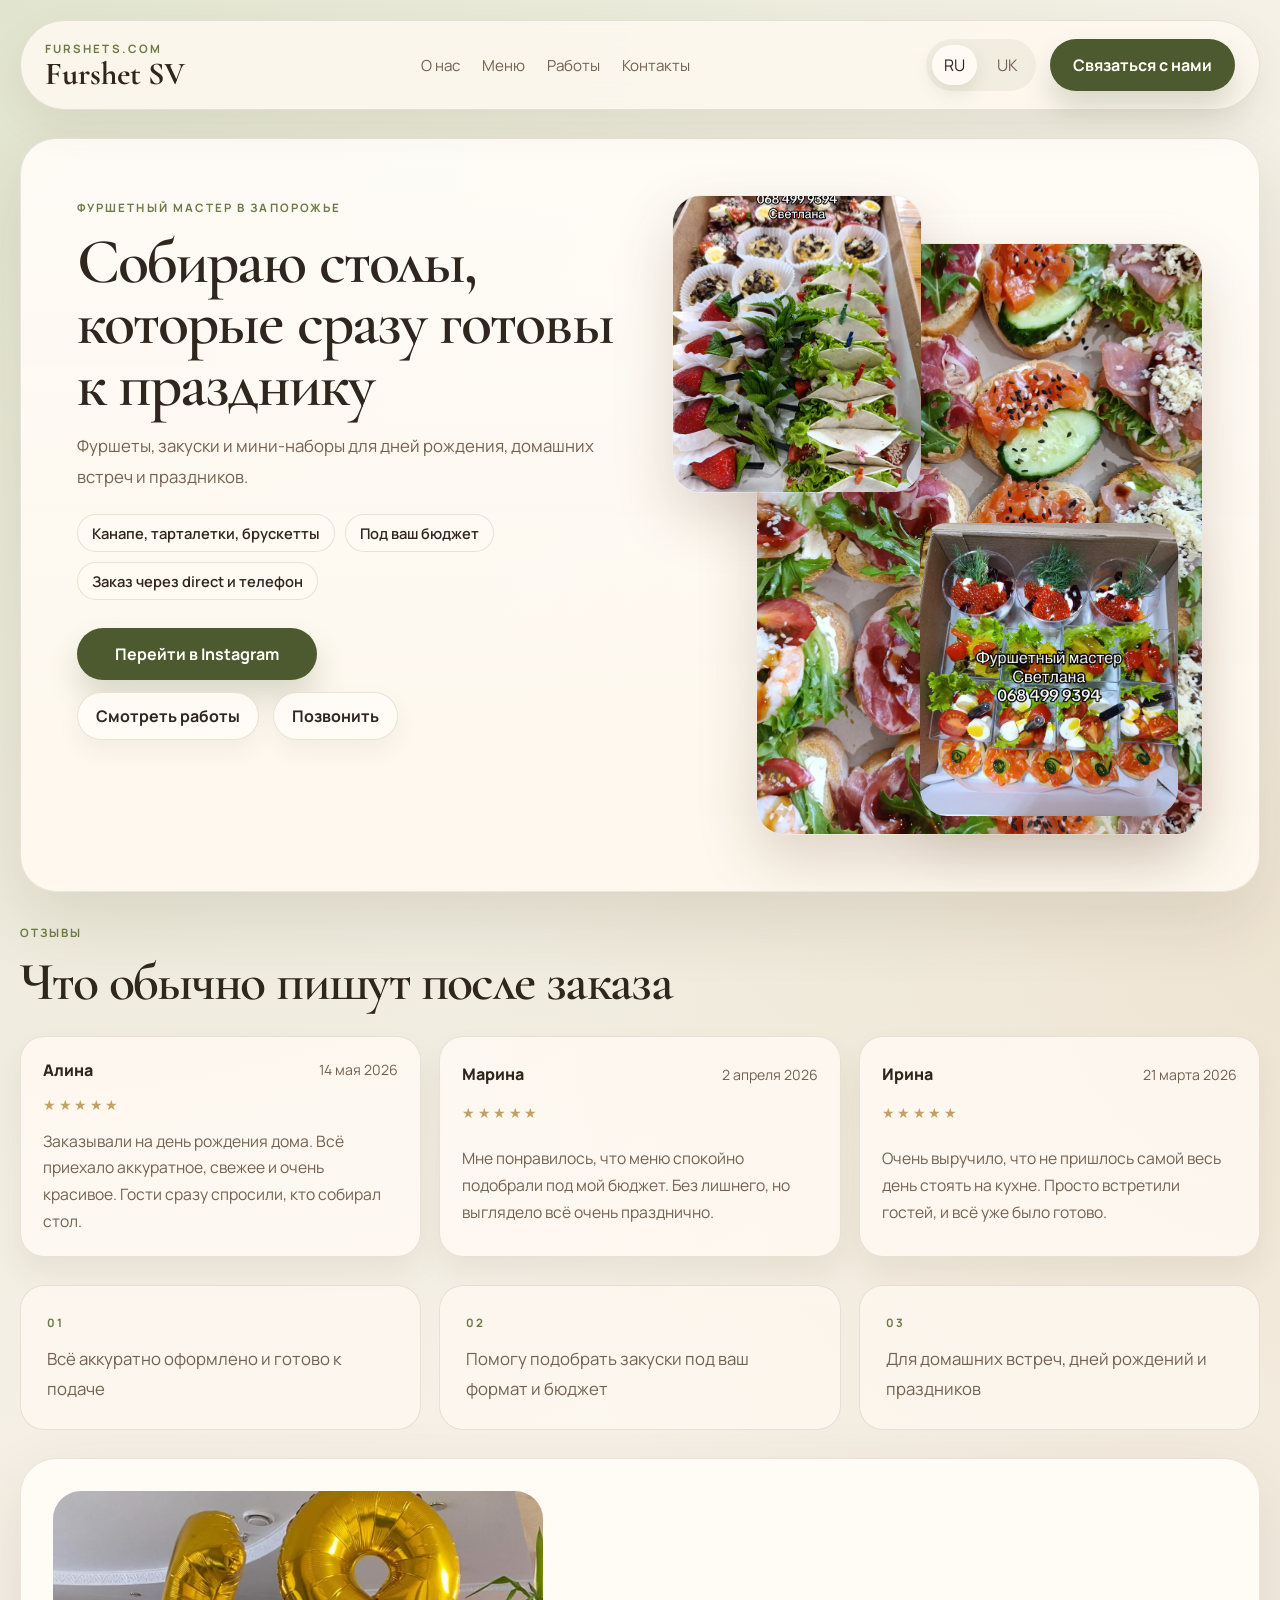
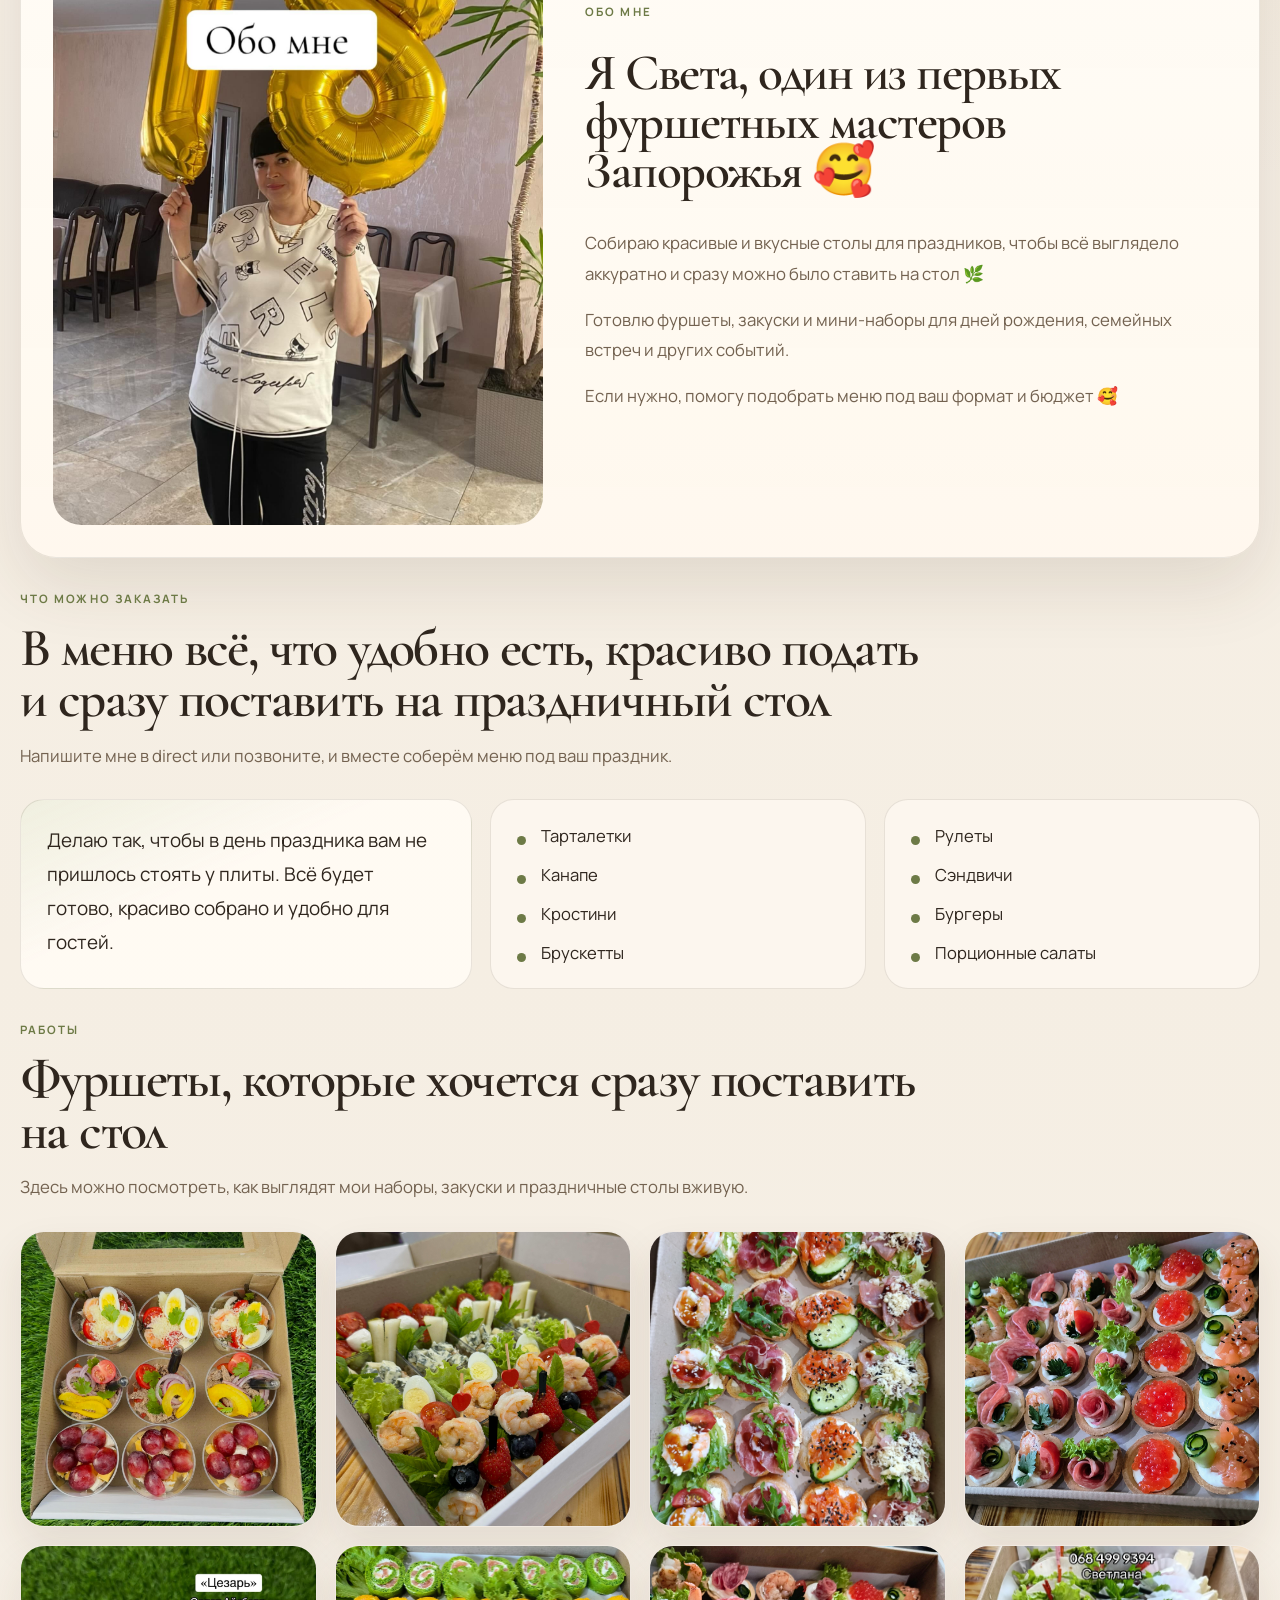
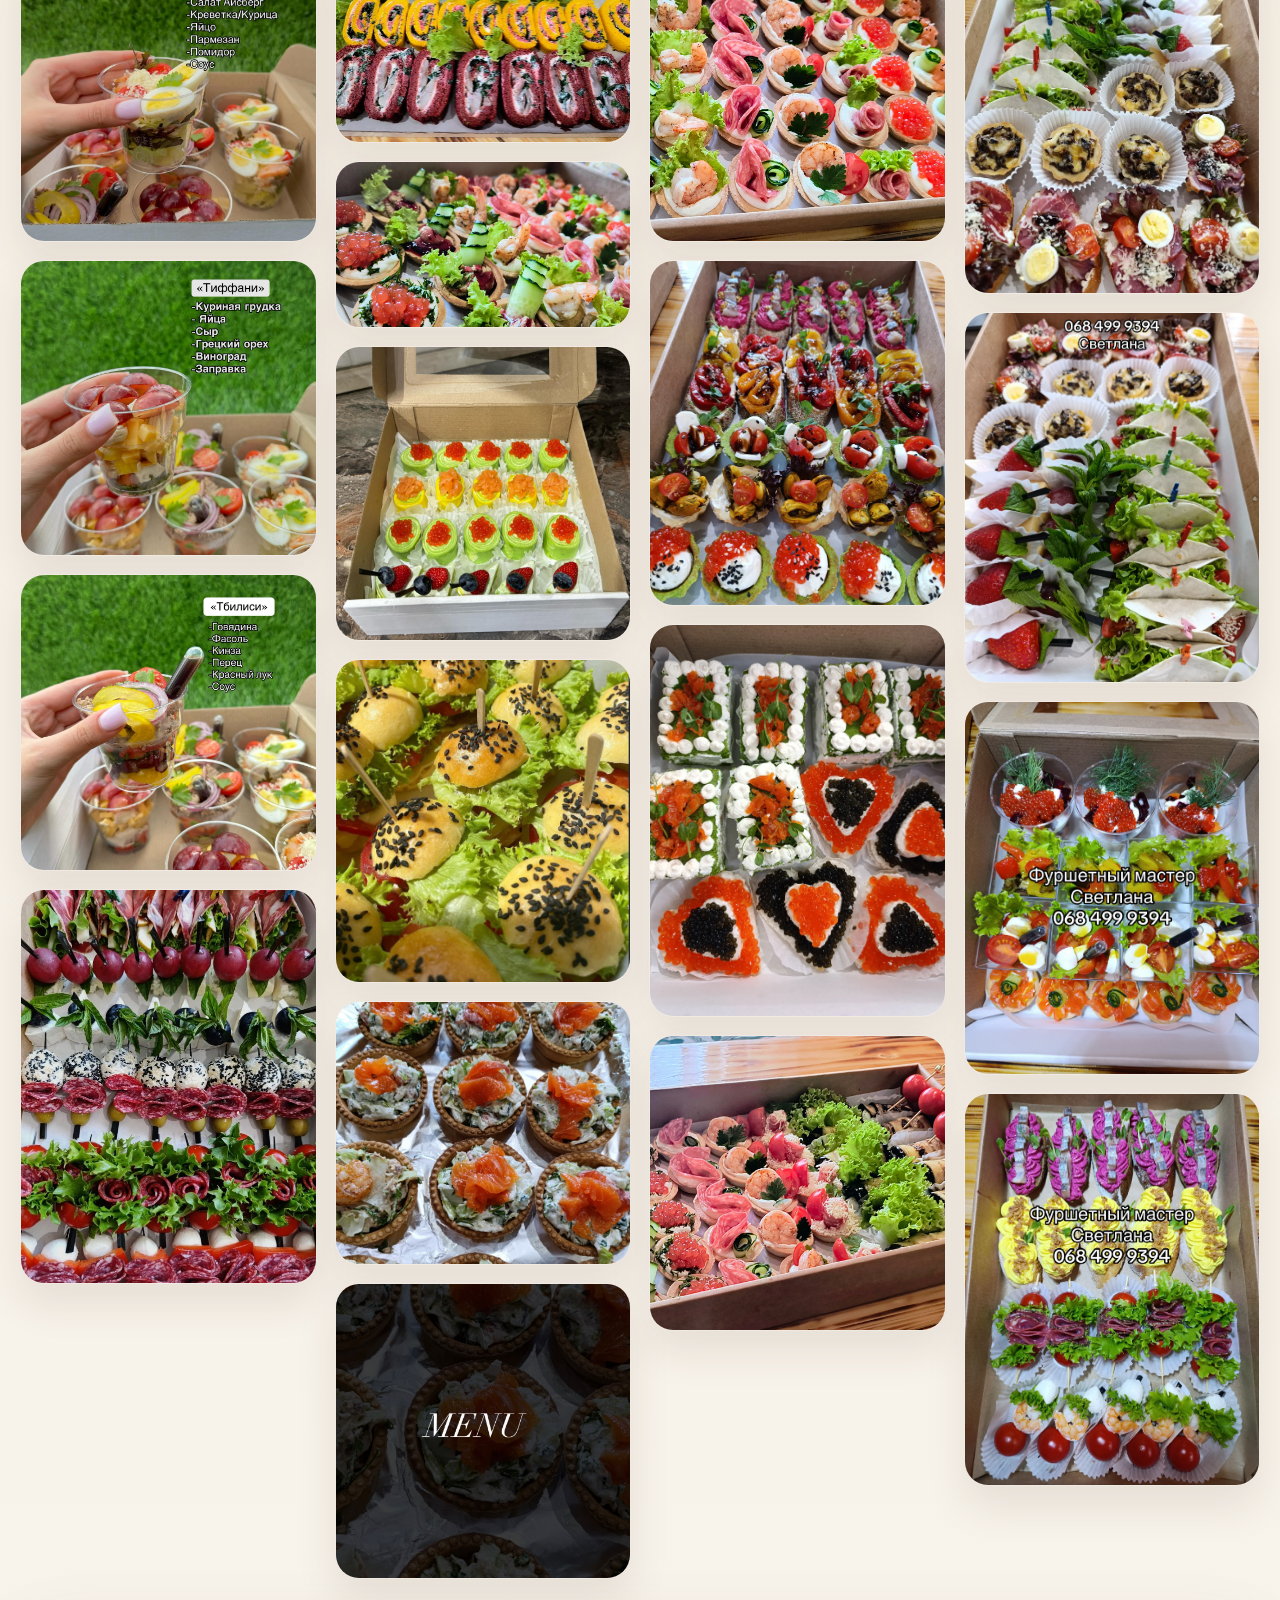
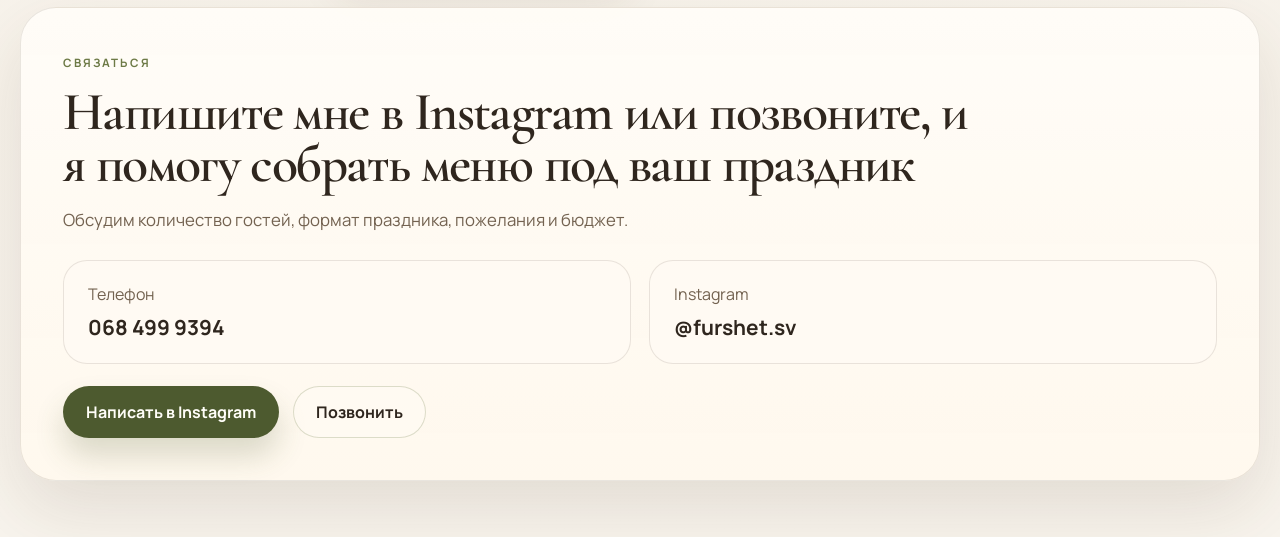
==== index.html @ 8416d7e0 "first commit" ====
<!DOCTYPE html>
<html lang="ru">
<head>
  <meta charset="UTF-8">
  <meta name="viewport" content="width=device-width, initial-scale=1.0">
  <title>Фуршеты и закуски на заказ в Запорожье | Furshet SV</title>
  <meta
    id="meta-description"
    name="description"
    content="Фуршеты и закуски на заказ в Запорожье. Канапе, тарталетки, брускетты, мини-наборы и готовые столы для праздников, дней рождения и встреч."
  >
  <meta name="robots" content="index,follow,max-image-preview:large">
  <meta name="format-detection" content="telephone=yes">
  <link rel="canonical" href="https://furshets.com/">
  <meta property="og:title" id="og-title" content="Фуршеты и закуски на заказ в Запорожье | Furshet SV">
  <meta
    id="og-description"
    property="og:description"
    content="Фуршеты и закуски на заказ в Запорожье. Всё аккуратно, вкусно и уже готово к подаче на стол."
  >
  <meta property="og:type" content="website">
  <meta property="og:site_name" content="Furshet SV">
  <meta property="og:locale" id="og-locale" content="ru_RU">
  <meta property="og:image" content="https://furshets.com/3905034972557592392.jpg">
  <meta property="og:url" content="https://furshets.com/">
  <meta name="twitter:card" content="summary_large_image">
  <meta name="twitter:title" id="twitter-title" content="Фуршеты и закуски на заказ в Запорожье | Furshet SV">
  <meta
    name="twitter:description"
    id="twitter-description"
    content="Фуршеты и закуски на заказ в Запорожье. Канапе, тарталетки, мини-наборы и готовые столы для праздников."
  >
  <meta name="twitter:image" content="https://furshets.com/3905034972557592392.jpg">
  <link rel="icon" type="image/svg+xml" href="./favicon.svg">
  <link rel="alternate icon" type="image/jpeg" href="./3905034972557592392.jpg">
  <link rel="apple-touch-icon" href="./3905034972557592392.jpg">
  <link rel="preconnect" href="https://fonts.googleapis.com">
  <link rel="preconnect" href="https://fonts.gstatic.com" crossorigin>
  <link
    href="https://fonts.googleapis.com/css2?family=Cormorant+Garamond:wght@500;600;700&family=Manrope:wght@400;500;600;700;800&display=swap"
    rel="stylesheet"
  >
  <link rel="stylesheet" href="./styles.css">
  <script type="application/ld+json" id="structured-data">
    {
      "@context": "https://schema.org",
      "@type": "FoodEstablishment",
      "name": "Furshet SV",
      "url": "https://furshets.com/",
      "image": "https://furshets.com/3905034972557592392.jpg",
      "description": "Фуршеты и закуски на заказ в Запорожье: канапе, тарталетки, брускетты, мини-наборы и готовые столы для праздников.",
      "telephone": "+380684999394",
      "sameAs": [
        "https://www.instagram.com/furshet.sv/"
      ],
      "servesCuisine": [
        "Finger food",
        "Buffet catering",
        "Party snacks"
      ],
      "areaServed": {
        "@type": "City",
        "name": "Запорожье"
      },
      "address": {
        "@type": "PostalAddress",
        "addressLocality": "Запорожье",
        "addressCountry": "UA"
      }
    }
  </script>
</head>
<body>
  <div class="page-shell">
    <header class="site-header" id="top">
      <div class="brand-lockup">
        <span class="brand-kicker">furshets.com</span>
        <a class="brand-name" href="#top">Furshet SV</a>
      </div>

      <nav class="site-nav" aria-label="Primary">
        <a href="#about" data-i18n="nav.about">О нас</a>
        <a href="#menu" data-i18n="nav.menu">Меню</a>
        <a href="#gallery" data-i18n="nav.gallery">Работы</a>
        <a href="#contact" data-i18n="nav.contact">Контакты</a>
      </nav>

      <div class="header-actions">
        <div class="lang-switcher" aria-label="Language switcher">
          <button class="lang-btn is-active" type="button" data-lang-btn="ru">RU</button>
          <button class="lang-btn" type="button" data-lang-btn="uk">UK</button>
        </div>
        <a class="button button-primary" href="#contact" data-i18n="header.cta">Связаться с нами</a>
      </div>
    </header>

    <main>
      <section class="hero section">
        <div class="hero-copy">
          <span class="eyebrow" data-i18n="hero.eyebrow">Фуршетный мастер в Запорожье</span>
          <h1 data-i18n="hero.title">Собираю столы, которые сразу готовы к празднику</h1>
          <p class="hero-subcopy" data-i18n="hero.subcopy">
            Фуршеты, закуски и мини-наборы для дней рождения, домашних встреч и праздников.
          </p>

          <div class="hero-points">
            <span class="hero-point" data-i18n="hero.point1">Канапе, тарталетки, брускетты</span>
            <span class="hero-point" data-i18n="hero.point2">Под ваш бюджет</span>
            <span class="hero-point" data-i18n="hero.point3">Заказ через direct и телефон</span>
          </div>

          <div class="hero-actions">
            <a class="button button-primary" href="https://www.instagram.com/furshet.sv/" target="_blank" rel="noreferrer" data-i18n="hero.instagram">
              Перейти в Instagram
            </a>
            <a class="button button-secondary" href="#gallery" data-i18n="hero.works">
              Смотреть работы
            </a>
            <a class="button button-secondary" href="#contact" data-i18n="hero.call">
              Позвонить
            </a>
          </div>
        </div>

        <div class="hero-media">
          <figure class="hero-card hero-card-main">
            <img src="./3905034972557592392.jpg" alt="Ассорти закусок и канапе">
          </figure>
          <figure class="hero-card hero-card-top">
            <img src="./3912152564668743085.jpg" alt="Фуршетный набор с мини-тако и десертами">
          </figure>
          <figure class="hero-card hero-card-bottom">
            <img src="./3919460134634841768.jpg" alt="Порционные салаты и закуски">
          </figure>
        </div>
      </section>

      <section class="reviews section" id="reviews">
        <div class="section-heading reviews-heading">
          <span class="eyebrow" data-i18n="reviews.eyebrow">Отзывы</span>
          <h2 data-i18n="reviews.title">Что обычно пишут после заказа</h2>
        </div>

        <div class="reviews-grid" id="reviews-grid"></div>
      </section>

      <section class="trust-strip section">
        <div class="trust-item">
          <span class="trust-number">01</span>
          <p data-i18n="trust.one">Всё аккуратно оформлено и готово к подаче</p>
        </div>
        <div class="trust-item">
          <span class="trust-number">02</span>
          <p data-i18n="trust.two">Помогу подобрать закуски под ваш формат и бюджет</p>
        </div>
        <div class="trust-item">
          <span class="trust-number">03</span>
          <p data-i18n="trust.three">Для домашних встреч, дней рождений и праздников</p>
        </div>
      </section>

      <section class="about section" id="about">
        <div class="about-portrait">
          <img src="./blog-photo.jpg" alt="Света, фуршетный мастер">
        </div>

        <div class="about-content">
          <span class="eyebrow" data-i18n="about.eyebrow">Обо мне</span>
          <h2 data-i18n="about.title">Я Света, один из первых фуршетных мастеров Запорожья 🥰</h2>
          <p data-i18n="about.text1">
            Собираю красивые и вкусные столы для праздников, чтобы всё выглядело аккуратно и сразу можно было ставить на стол 🌿
          </p>
          <p data-i18n="about.text2">
            Делаю фуршеты, закуски, мини-наборы для дней рождений, встреч и любых событий.
          </p>
          <p data-i18n="about.text3">
            Помогу собрать меню под ваш праздник и нужный бюджет 🥰
          </p>
        </div>
      </section>

      <section class="menu section" id="menu">
        <div class="section-heading">
          <span class="eyebrow" data-i18n="menu.eyebrow">Что можно заказать</span>
          <h2 data-i18n="menu.title">В меню всё, что удобно есть, красиво подать и сразу поставить на стол</h2>
          <p data-i18n="menu.lead">
            Напишите мне в direct или позвоните, и вместе соберём меню под ваш праздник.
          </p>
        </div>

        <div class="menu-grid">
          <article class="menu-panel menu-panel-featured">
            <p class="menu-featured-copy" data-i18n="menu.featured">
              Делаю так, чтобы в день праздника вам не пришлось стоять у плиты. Всё будет готово, красиво собрано и удобно для гостей.
            </p>
          </article>

          <article class="menu-panel">
            <ul class="menu-list">
              <li data-i18n="menu.item1">Тарталетки</li>
              <li data-i18n="menu.item2">Канапе</li>
              <li data-i18n="menu.item3">Кростини</li>
              <li data-i18n="menu.item4">Брускетты</li>
            </ul>
          </article>

          <article class="menu-panel">
            <ul class="menu-list">
              <li data-i18n="menu.item5">Рулеты</li>
              <li data-i18n="menu.item6">Сэндвичи</li>
              <li data-i18n="menu.item7">Бургеры</li>
              <li data-i18n="menu.item8">Порционные салаты</li>
            </ul>
          </article>
        </div>
      </section>

      <section class="gallery section" id="gallery">
        <div class="section-heading">
          <span class="eyebrow" data-i18n="gallery.eyebrow">Работы</span>
          <h2 data-i18n="gallery.title">Фуршеты, которые хочется сразу поставить на стол</h2>
          <p data-i18n="gallery.lead">
            Здесь можно посмотреть, как выглядят мои наборы, закуски и праздничные столы вживую.
          </p>
        </div>

        <div class="gallery-grid" id="gallery-grid"></div>
      </section>

      <section class="contact section" id="contact">
        <div class="contact-card">
          <div class="section-heading contact-heading">
            <span class="eyebrow" data-i18n="contact.eyebrow">Связаться</span>
            <h2 data-i18n="contact.title">Напишите мне в Instagram или позвоните, и я помогу собрать меню под ваш праздник</h2>
            <p data-i18n="contact.lead">
              Обсудим количество гостей, формат праздника, пожелания и бюджет.
            </p>
          </div>

          <div class="contact-actions">
            <a class="contact-link" href="tel:+380684999394">
              <span data-i18n="contact.phoneLabel">Телефон</span>
              <strong>068 499 9394</strong>
            </a>
            <a class="contact-link" href="https://www.instagram.com/furshet.sv/" target="_blank" rel="noreferrer">
              <span>Instagram</span>
              <strong>@furshet.sv</strong>
            </a>
          </div>

          <div class="contact-cta-row">
            <a class="button button-primary" href="https://www.instagram.com/furshet.sv/" target="_blank" rel="noreferrer" data-i18n="contact.instagram">
              Написать в Instagram
            </a>
            <a class="button button-secondary" href="tel:+380684999394" data-i18n="contact.call">
              Позвонить
            </a>
          </div>
        </div>
      </section>
    </main>
  </div>

  <script src="./script.js"></script>
</body>
</html>
---- styles.css ----
:root {
  --bg: #f6f0e7;
  --bg-soft: #fbf7f2;
  --surface: rgba(255, 252, 247, 0.86);
  --surface-strong: #fffaf3;
  --text: #2f261e;
  --muted: #736250;
  --line: rgba(74, 57, 40, 0.12);
  --accent: #6d7a46;
  --accent-deep: #4d5a2f;
  --accent-soft: #dbe1c7;
  --gold: #c3a163;
  --shadow: 0 28px 70px rgba(72, 51, 28, 0.12);
  --radius-xl: 36px;
  --radius-lg: 24px;
  --radius-md: 18px;
  --max-width: 1240px;
}

*,
*::before,
*::after {
  box-sizing: border-box;
}

html {
  scroll-behavior: smooth;
  overflow-x: clip;
}

body {
  margin: 0;
  min-width: 320px;
  overflow-x: clip;
  font-family: "Manrope", sans-serif;
  color: var(--text);
  background:
    radial-gradient(circle at top left, rgba(219, 225, 199, 0.8), transparent 28%),
    radial-gradient(circle at right 18%, rgba(195, 161, 99, 0.16), transparent 18%),
    linear-gradient(180deg, #f8f3eb 0%, #f5eee3 48%, #f8f4ed 100%);
}

img {
  display: block;
  max-width: 100%;
}

figure {
  margin: 0;
}

a {
  color: inherit;
  text-decoration: none;
}

button {
  font: inherit;
}

.page-shell {
  width: min(calc(100% - 32px), var(--max-width));
  margin: 20px auto 56px;
}

.site-header {
  position: sticky;
  top: 12px;
  z-index: 20;
  display: flex;
  align-items: center;
  justify-content: space-between;
  gap: 24px;
  padding: 18px 24px;
  border: 1px solid var(--line);
  border-radius: 999px;
  background: rgba(255, 249, 241, 0.82);
  backdrop-filter: blur(18px);
  box-shadow: 0 16px 40px rgba(89, 67, 33, 0.08);
}

.brand-lockup {
  display: flex;
  flex-direction: column;
  gap: 4px;
}

.brand-kicker,
.eyebrow,
.trust-number {
  letter-spacing: 0.18em;
  text-transform: uppercase;
  font-size: 0.72rem;
  font-weight: 700;
  color: var(--accent);
}

.brand-name {
  font-family: "Cormorant Garamond", serif;
  font-size: 2rem;
  font-weight: 700;
  line-height: 0.9;
}

.site-nav,
.header-actions,
.lang-switcher,
.hero-actions,
.contact-cta-row {
  display: flex;
  align-items: center;
}

.site-nav {
  gap: 22px;
}

.site-nav a {
  color: var(--muted);
  font-size: 0.95rem;
  transition: color 180ms ease;
}

.site-nav a:hover,
.site-nav a:focus-visible {
  color: var(--text);
}

.header-actions {
  gap: 14px;
}

.lang-switcher {
  gap: 8px;
  padding: 6px;
  border-radius: 999px;
  background: rgba(109, 122, 70, 0.08);
}

.lang-btn {
  border: 0;
  padding: 9px 12px;
  border-radius: 999px;
  background: transparent;
  color: var(--muted);
  cursor: pointer;
  transition: background 180ms ease, color 180ms ease, transform 180ms ease;
}

.lang-btn.is-active {
  background: var(--surface-strong);
  color: var(--text);
  box-shadow: 0 8px 18px rgba(77, 90, 47, 0.12);
}

.button {
  display: inline-flex;
  align-items: center;
  justify-content: center;
  min-height: 52px;
  padding: 0 22px;
  border-radius: 999px;
  border: 1px solid transparent;
  font-weight: 700;
  transition: transform 180ms ease, box-shadow 180ms ease, border-color 180ms ease;
}

.button:hover,
.button:focus-visible,
.contact-link:hover,
.contact-link:focus-visible {
  transform: translateY(-1px);
}

.button-primary {
  background: var(--accent-deep);
  color: #fffef8;
  box-shadow: 0 18px 30px rgba(77, 90, 47, 0.2);
}

.button-secondary {
  border-color: rgba(109, 122, 70, 0.24);
  background: rgba(255, 250, 243, 0.66);
  color: var(--text);
}

.section {
  margin-top: 28px;
}

.hero,
.about,
.contact-card {
  border: 1px solid var(--line);
  border-radius: var(--radius-xl);
  background: linear-gradient(180deg, rgba(255, 252, 247, 0.96), rgba(255, 248, 238, 0.94));
  box-shadow: var(--shadow);
}

.hero {
  display: grid;
  grid-template-columns: 1.02fr 0.98fr;
  gap: 42px;
  padding: 56px;
  overflow: hidden;
}

.hero-copy {
  position: relative;
  z-index: 1;
}

.hero h1,
.section-heading h2,
.about-content h2 {
  margin: 14px 0 16px;
  font-family: "Cormorant Garamond", serif;
  font-size: clamp(3rem, 5vw, 5.2rem);
  line-height: 0.96;
  font-weight: 600;
  letter-spacing: -0.03em;
}

.hero-subcopy,
.section-heading p,
.about-content p,
.menu-featured-copy,
.trust-item p,
.contact-heading p {
  margin: 0;
  font-size: 1.05rem;
  line-height: 1.8;
  color: var(--muted);
}

.hero-subcopy {
  margin-top: 16px;
  max-width: 34rem;
}

.hero-actions {
  display: grid;
  grid-template-columns: repeat(2, minmax(0, max-content));
  gap: 12px 14px;
  margin-top: 28px;
  align-items: stretch;
}

.hero-actions .button:first-child {
  min-width: 240px;
  grid-column: 1 / -1;
  justify-self: start;
}

.hero-actions .button-secondary {
  min-height: 48px;
  padding: 0 18px;
  background: rgba(255, 252, 247, 0.88);
  border-color: rgba(109, 122, 70, 0.18);
  box-shadow: 0 10px 24px rgba(74, 53, 30, 0.06);
}

.hero-points {
  display: flex;
  flex-wrap: wrap;
  gap: 10px;
  margin-top: 22px;
}

.hero-point {
  display: inline-flex;
  align-items: center;
  min-height: 38px;
  padding: 0 14px;
  border-radius: 999px;
  border: 1px solid rgba(109, 122, 70, 0.18);
  background: rgba(255, 250, 243, 0.72);
  color: var(--text);
  font-size: 0.92rem;
  font-weight: 600;
}

.hero-media {
  position: relative;
  min-height: 640px;
  min-width: 0;
}

.hero-card {
  overflow: hidden;
  border-radius: 28px;
  border: 1px solid rgba(82, 58, 31, 0.08);
  box-shadow: 0 24px 60px rgba(75, 52, 28, 0.18);
}

.hero-card img {
  width: 100%;
  height: 100%;
  object-fit: cover;
}

.hero-card-main {
  position: absolute;
  inset: 48px 0 0 84px;
}

.hero-card-top {
  position: absolute;
  top: 0;
  left: 0;
  width: 250px;
  aspect-ratio: 0.84;
}

.hero-card-bottom {
  position: absolute;
  right: 24px;
  bottom: 18px;
  width: 260px;
  aspect-ratio: 0.88;
}

.trust-strip {
  display: grid;
  grid-template-columns: repeat(3, 1fr);
  gap: 18px;
}

.reviews {
  padding: 0;
}

.reviews-heading {
  margin-bottom: 18px;
}

.reviews-grid {
  display: grid;
  grid-template-columns: repeat(3, minmax(0, 1fr));
  gap: 18px;
}

.review-card {
  display: grid;
  gap: 14px;
  padding: 22px;
  border-radius: 24px;
  border: 1px solid var(--line);
  background: rgba(255, 250, 243, 0.84);
  box-shadow: 0 16px 30px rgba(74, 53, 30, 0.07);
}

.review-card-head {
  display: flex;
  align-items: center;
  justify-content: space-between;
  gap: 12px;
}

.review-card-name {
  font-weight: 800;
  color: var(--text);
}

.review-card-date {
  color: var(--muted);
  font-size: 0.88rem;
  white-space: nowrap;
}

.review-card-text {
  margin: 0;
  color: var(--muted);
  font-size: 0.98rem;
  line-height: 1.7;
}

.review-card-stars {
  color: var(--gold);
  letter-spacing: 0.18em;
  font-size: 0.88rem;
}

.trust-item,
.menu-panel {
  padding: 24px 26px;
  border: 1px solid var(--line);
  border-radius: var(--radius-lg);
  background: rgba(255, 250, 243, 0.7);
}

.trust-item p {
  margin-top: 12px;
}

.about {
  display: grid;
  grid-template-columns: 0.86fr 1.14fr;
  gap: 34px;
  padding: 32px;
}

.about-portrait {
  overflow: hidden;
  border-radius: 28px;
  min-height: 580px;
}

.about-portrait img {
  width: 100%;
  height: 100%;
  object-fit: cover;
  object-position: center;
}

.about-content {
  display: flex;
  flex-direction: column;
  justify-content: center;
  gap: 16px;
  padding: 20px 8px 20px 8px;
}

.about-content h2 {
  font-size: clamp(2.7rem, 4vw, 4.5rem);
}

.section-heading {
  max-width: 58rem;
  margin-bottom: 28px;
}

.section-heading h2 {
  font-size: clamp(2.6rem, 4.2vw, 4.4rem);
}

.menu-grid {
  display: grid;
  grid-template-columns: 1.2fr 1fr 1fr;
  gap: 18px;
}

.menu-panel-featured {
  background:
    linear-gradient(155deg, rgba(219, 225, 199, 0.44), rgba(255, 250, 243, 0.92) 42%),
    rgba(255, 250, 243, 0.9);
}

.menu-featured-copy {
  font-size: 1.18rem;
  color: var(--text);
}

.menu-list {
  display: grid;
  gap: 16px;
  margin: 0;
  padding: 0;
  list-style: none;
}

.menu-list li {
  position: relative;
  padding-left: 24px;
  font-size: 1.04rem;
}

.menu-list li::before {
  content: "";
  position: absolute;
  top: 0.7em;
  left: 0;
  width: 9px;
  height: 9px;
  border-radius: 50%;
  background: var(--accent);
}

.gallery-grid {
  column-count: 4;
  column-gap: 18px;
}

.gallery-card {
  break-inside: avoid;
  margin-bottom: 18px;
  overflow: hidden;
  border-radius: 24px;
  border: 1px solid rgba(82, 58, 31, 0.08);
  background: var(--surface-strong);
  box-shadow: 0 20px 40px rgba(74, 53, 30, 0.1);
}

.gallery-card img {
  width: 100%;
  height: auto;
}

.contact-card {
  padding: 42px;
}

.contact-heading {
  margin-bottom: 24px;
}

.contact-actions {
  display: grid;
  grid-template-columns: repeat(2, minmax(0, 1fr));
  gap: 18px;
}

.contact-link {
  display: flex;
  flex-direction: column;
  gap: 8px;
  padding: 22px 24px;
  border-radius: 24px;
  border: 1px solid var(--line);
  background: rgba(255, 250, 243, 0.76);
  transition: transform 180ms ease, box-shadow 180ms ease;
}

.contact-link span {
  color: var(--muted);
}

.contact-link strong {
  font-size: 1.3rem;
}

.contact-cta-row {
  gap: 14px;
  margin-top: 22px;
}

@media (max-width: 1160px) {
  .site-header {
    border-radius: 30px;
    padding: 18px;
    flex-wrap: wrap;
  }

  .site-nav {
    order: 3;
    width: 100%;
    justify-content: center;
    flex-wrap: wrap;
  }

  .hero,
  .about {
    grid-template-columns: 1fr;
  }

  .hero-media {
    min-height: 560px;
  }

  .hero-card-main {
    inset: 40px 0 0 88px;
  }

  .menu-grid,
  .trust-strip,
  .contact-actions,
  .reviews-grid {
    grid-template-columns: 1fr;
  }

  .gallery-grid {
    column-count: 3;
  }
}

@media (max-width: 820px) {
  .page-shell {
    width: min(calc(100% - 20px), var(--max-width));
    margin-top: 12px;
  }

  .site-header,
  .header-actions,
  .contact-cta-row {
    flex-direction: column;
  }

  .site-header {
    position: static;
    align-items: stretch;
    gap: 16px;
    padding: 16px;
    border-radius: 26px;
  }

  .header-actions,
  .contact-cta-row {
    align-items: stretch;
  }

  .button {
    width: 100%;
  }

  .hero-actions {
    grid-template-columns: 1fr;
    gap: 10px;
  }

  .hero-actions .button:first-child {
    min-width: 0;
    justify-self: stretch;
  }

  .lang-switcher {
    width: 100%;
    justify-content: flex-start;
  }

  .site-nav {
    justify-content: space-between;
    gap: 12px;
  }

  .hero,
  .about,
  .contact-card {
    padding: 22px;
  }

  .hero h1,
  .section-heading h2,
  .about-content h2 {
    font-size: clamp(2rem, 9vw, 3rem);
  }

  .hero-subcopy,
  .section-heading p,
  .about-content p,
  .menu-featured-copy,
  .trust-item p,
  .contact-heading p,
  .review-card-text {
    line-height: 1.62;
  }

  .hero-media {
    min-height: auto;
    display: grid;
    gap: 16px;
    width: 100%;
    min-width: 0;
  }

  .hero-card-main,
  .hero-card-top,
  .hero-card-bottom {
    position: relative;
    inset: auto;
    width: 100%;
    max-width: 100%;
  }

  .hero-card-main {
    aspect-ratio: 0.9;
  }

  .hero-card-top,
  .hero-card-bottom {
    aspect-ratio: 1.05;
  }

  .about-portrait {
    min-height: auto;
    max-height: 640px;
  }

  .hero-point {
    width: 100%;
    justify-content: center;
    text-align: center;
  }

  .gallery-card {
    margin-bottom: 12px;
  }
}

@media (max-width: 540px) {
  .brand-name {
    font-size: 1.8rem;
  }

  .site-nav {
    justify-content: center;
    gap: 16px;
  }

  .site-nav a {
    font-size: 0.88rem;
  }

  .hero-subcopy,
  .section-heading p,
  .about-content p,
  .menu-featured-copy,
  .trust-item p,
  .contact-heading p,
  .contact-link strong,
  .menu-list li,
  .review-card-text {
    font-size: 0.96rem;
  }

  .gallery-grid {
    column-count: 1;
  }

  .hero h1 {
    font-size: clamp(1.85rem, 8.8vw, 2.45rem);
    line-height: 1;
  }

  .hero-actions {
    margin-top: 20px;
  }

  .hero-actions .button-secondary,
  .hero-actions .button:first-child {
    min-height: 50px;
  }

  .section-heading {
    margin-bottom: 20px;
  }

  .trust-item,
  .menu-panel,
  .contact-link {
    padding: 18px;
  }

  .hero,
  .about,
  .contact-card,
  .trust-item,
  .menu-panel,
  .contact-link,
  .gallery-card {
    border-radius: 22px;
  }
}

@media (max-width: 820px) {
  .gallery-grid {
    column-count: 1;
    column-gap: 0;
  }
}
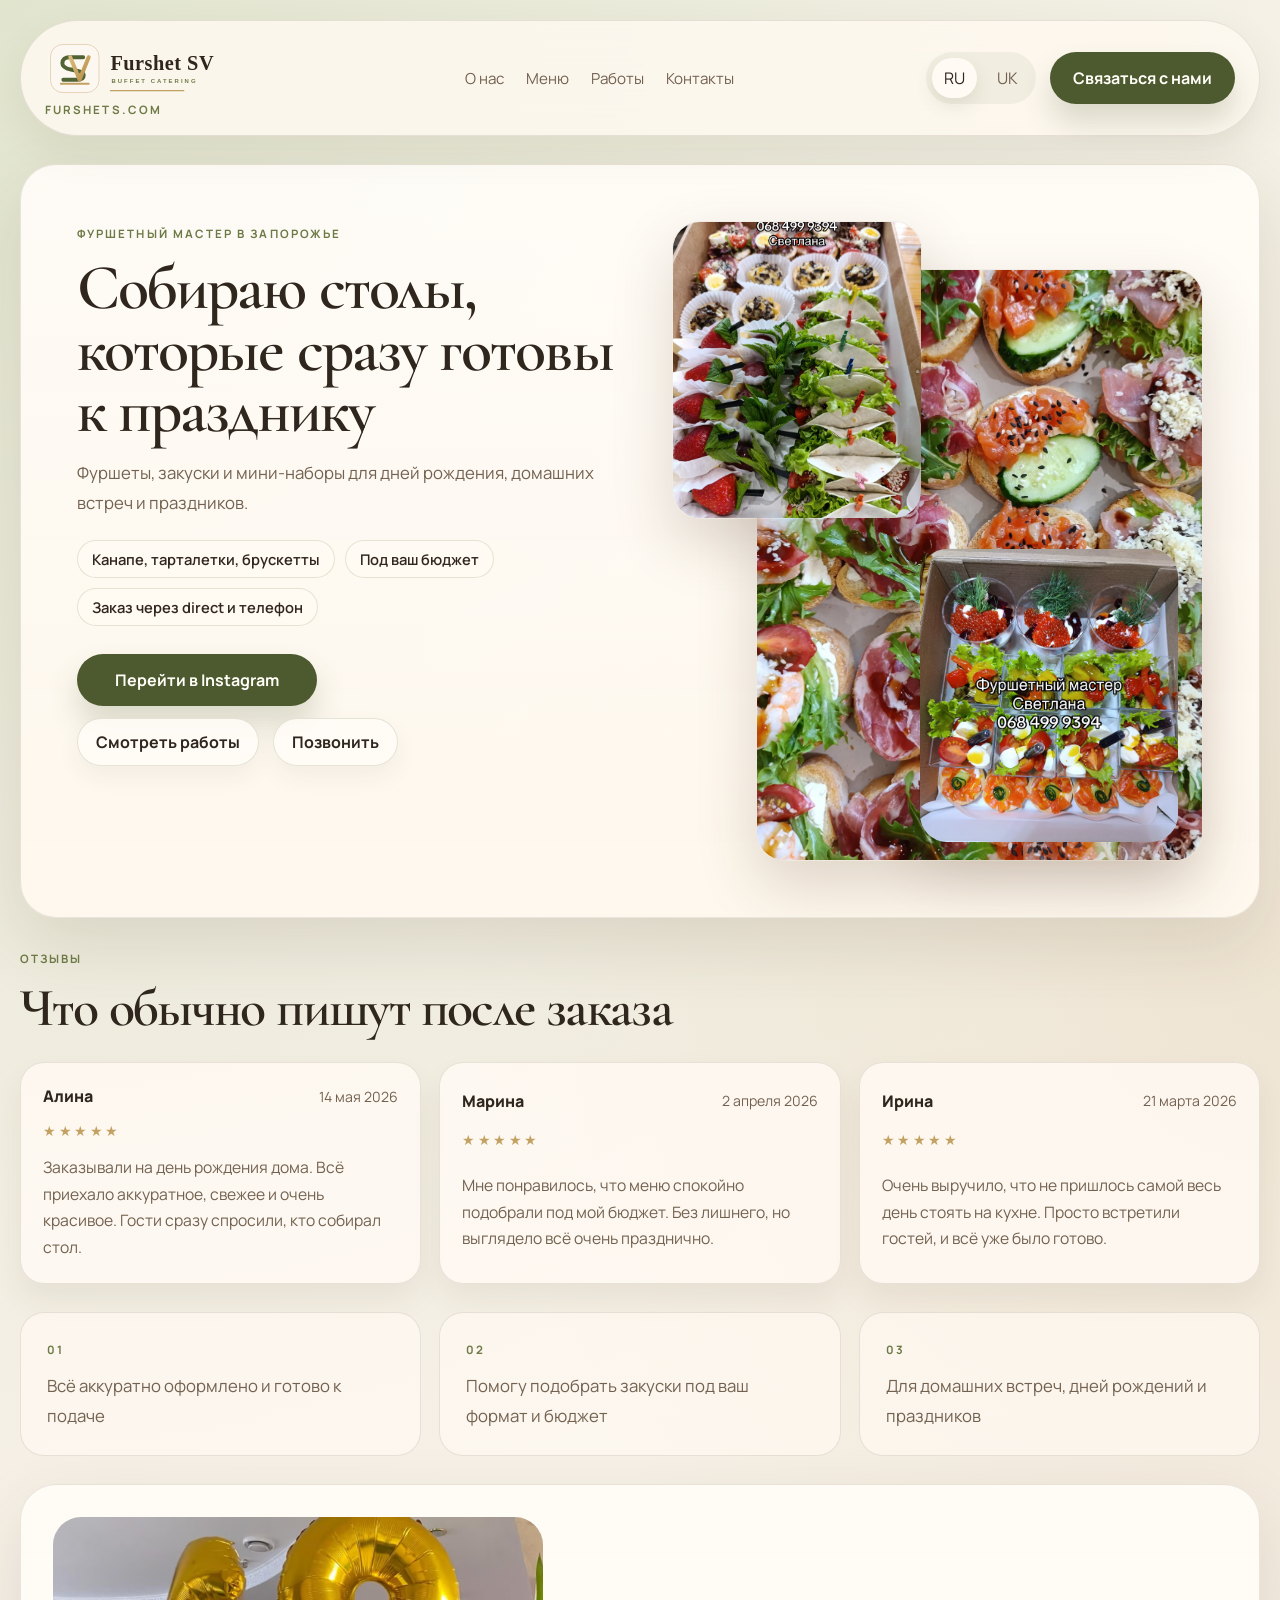
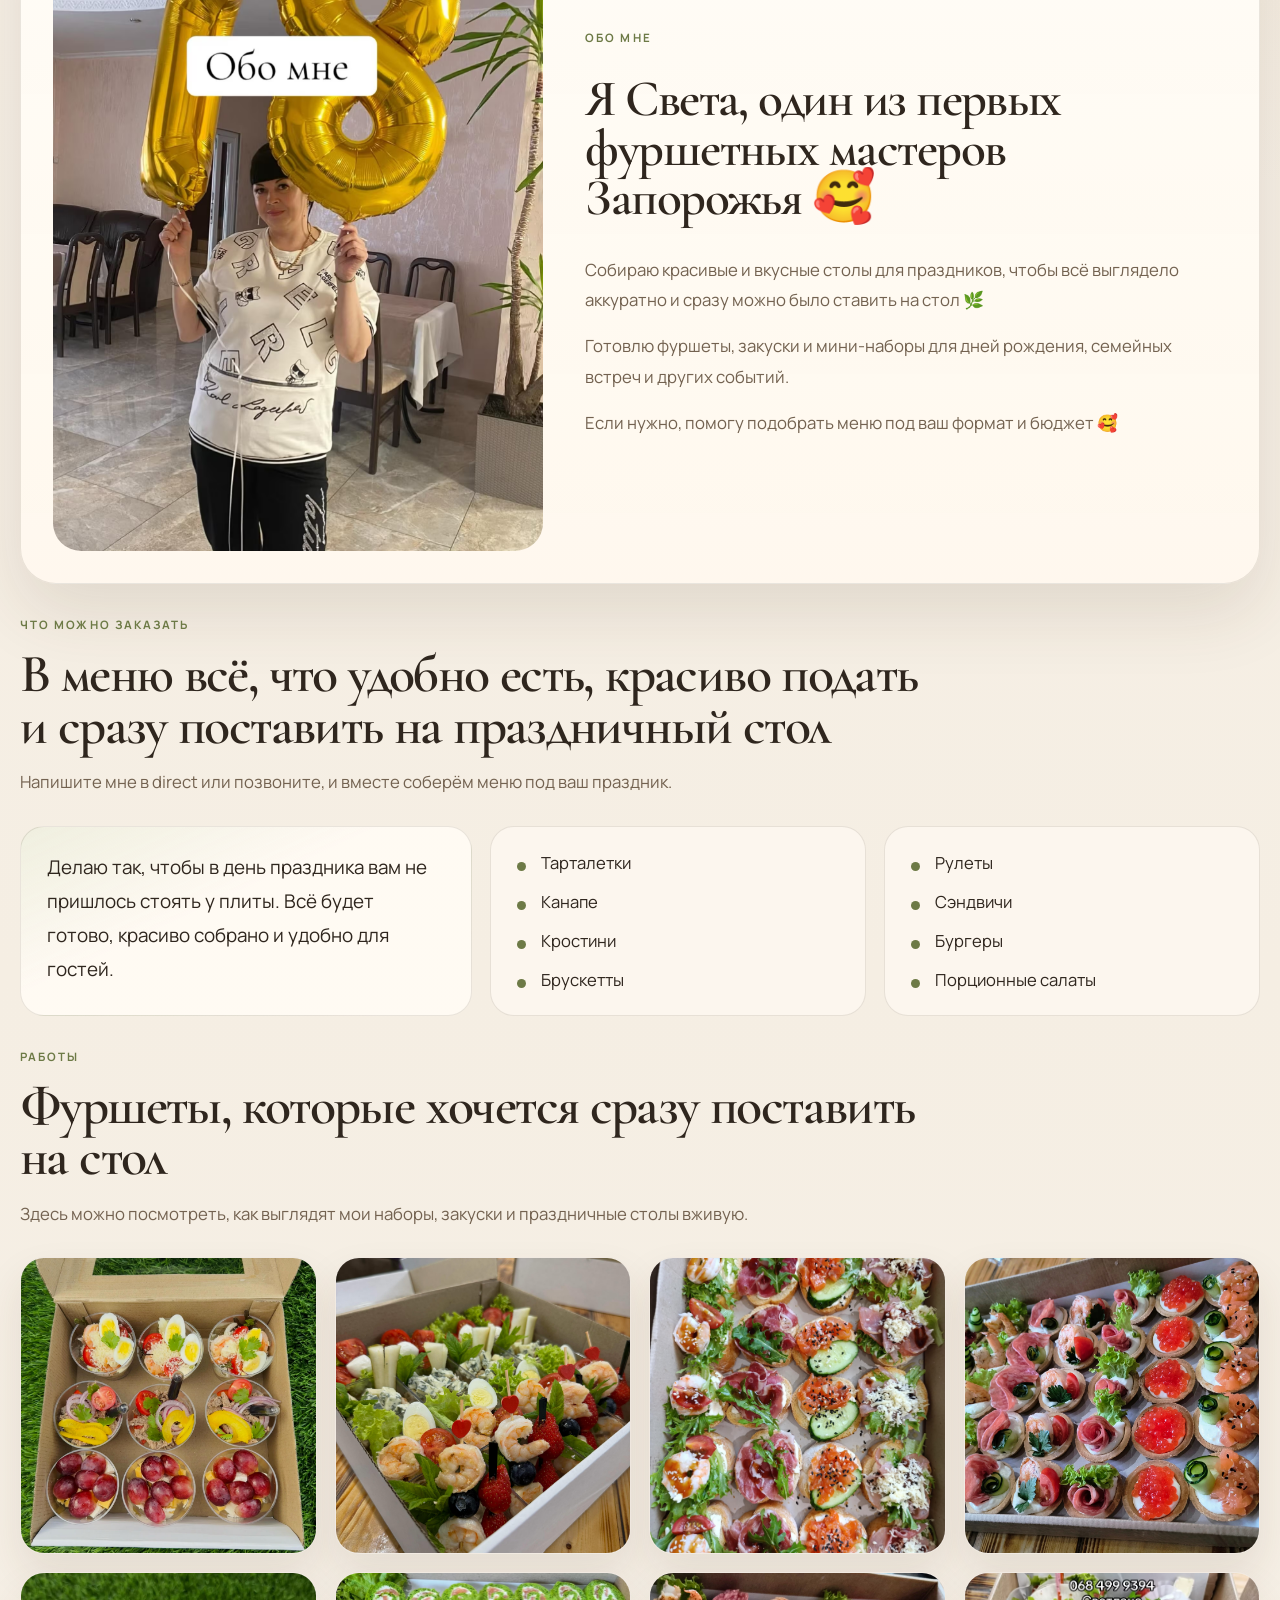
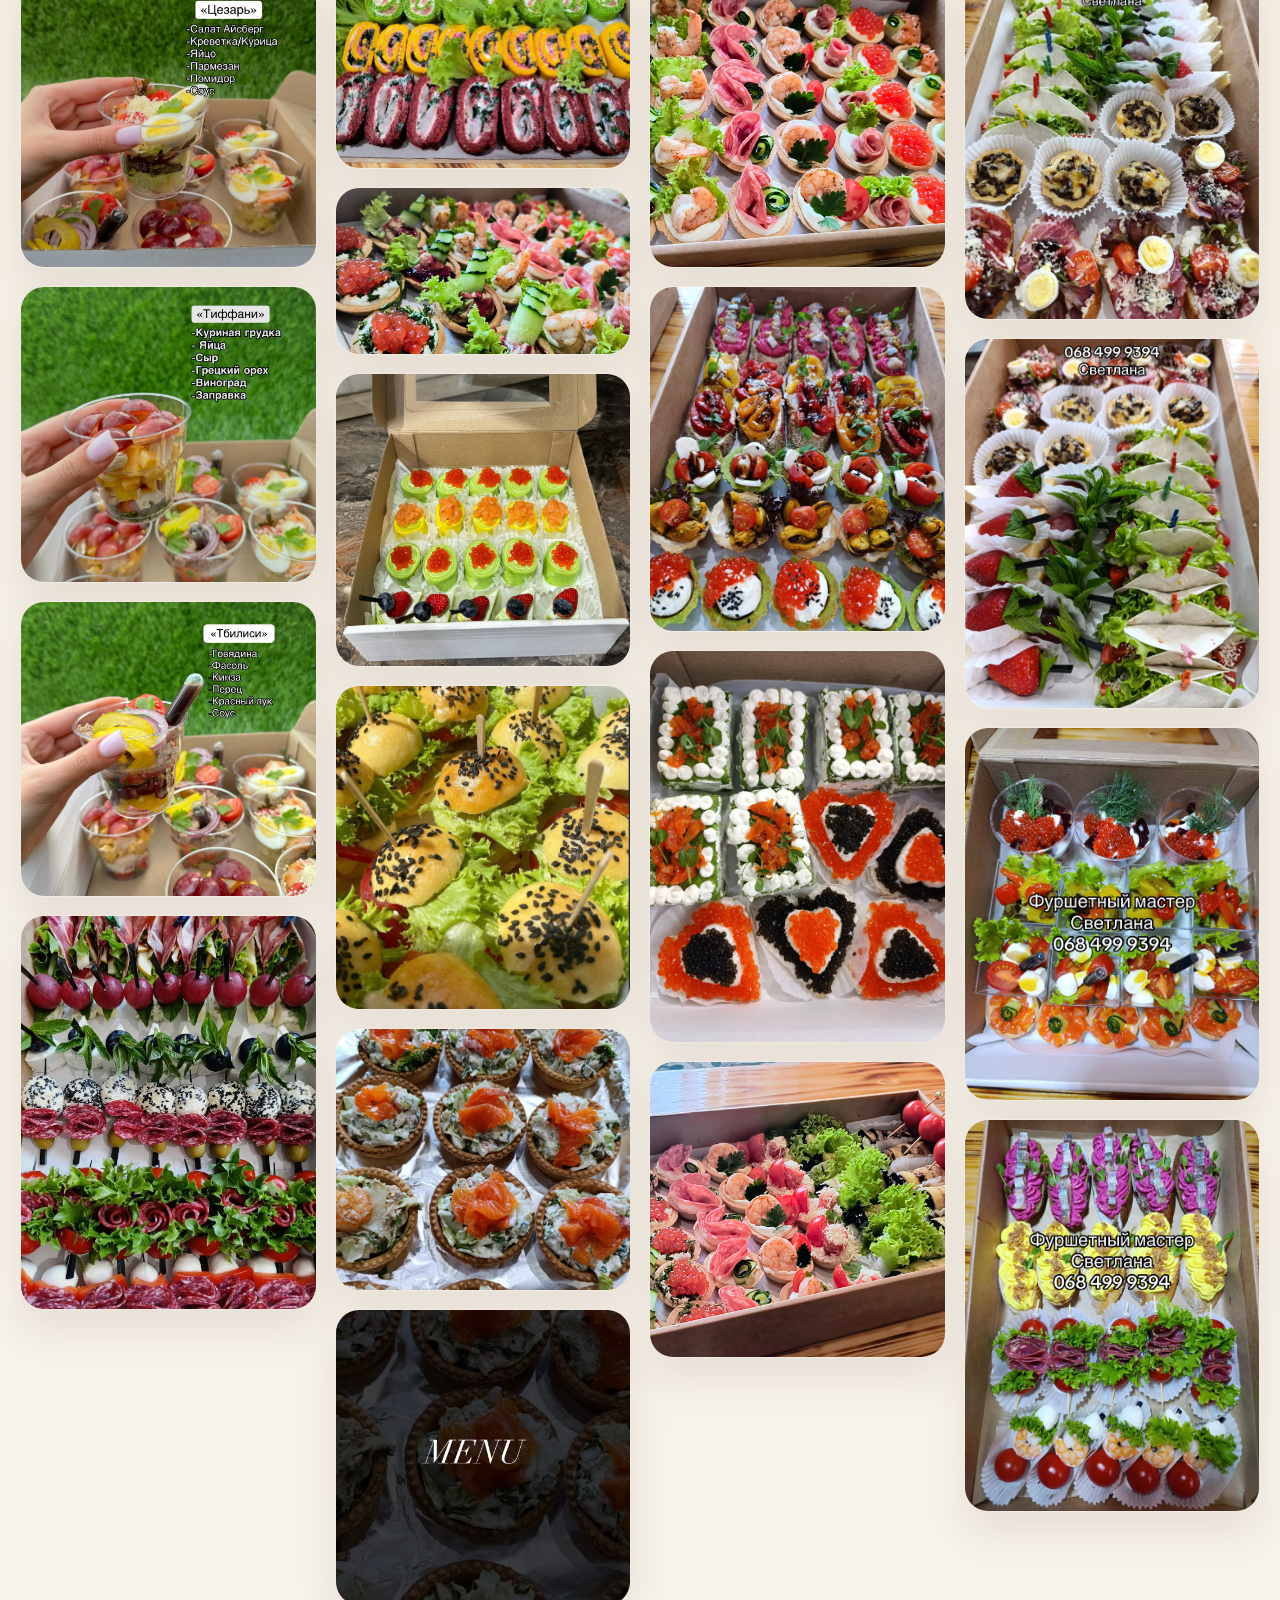
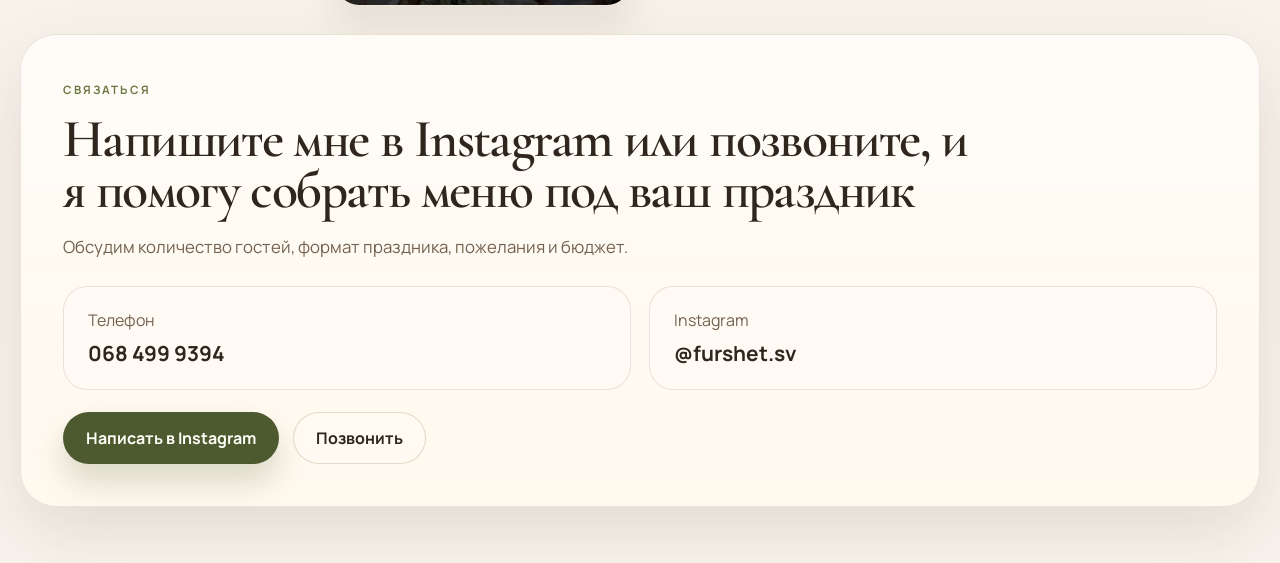
==== commit b48d4025: "fix" ====
--- a/index.html
+++ b/index.html
@@ -21,7 +21,7 @@
   <meta property="og:type" content="website">
   <meta property="og:site_name" content="Furshet SV">
   <meta property="og:locale" id="og-locale" content="ru_RU">
-  <meta property="og:image" content="https://furshets.com/3905034972557592392.jpg">
+  <meta property="og:image" content="https://furshets.com/assets/images/gallery/gallery-13.avif">
   <meta property="og:url" content="https://furshets.com/">
   <meta name="twitter:card" content="summary_large_image">
   <meta name="twitter:title" id="twitter-title" content="Фуршеты и закуски на заказ в Запорожье | Furshet SV">
@@ -30,10 +30,10 @@
     id="twitter-description"
     content="Фуршеты и закуски на заказ в Запорожье. Канапе, тарталетки, мини-наборы и готовые столы для праздников."
   >
-  <meta name="twitter:image" content="https://furshets.com/3905034972557592392.jpg">
-  <link rel="icon" type="image/svg+xml" href="./favicon.svg">
-  <link rel="alternate icon" type="image/jpeg" href="./3905034972557592392.jpg">
-  <link rel="apple-touch-icon" href="./3905034972557592392.jpg">
+  <meta name="twitter:image" content="https://furshets.com/assets/images/gallery/gallery-13.avif">
+  <link rel="icon" type="image/x-icon" href="/favicon.ico">
+  <link rel="icon" type="image/svg+xml" href="./assets/icons/favicon.svg">
+  <link rel="apple-touch-icon" href="./assets/images/gallery/gallery-13.avif">
   <link rel="preconnect" href="https://fonts.googleapis.com">
   <link rel="preconnect" href="https://fonts.gstatic.com" crossorigin>
   <link
@@ -47,7 +47,7 @@
       "@type": "FoodEstablishment",
       "name": "Furshet SV",
       "url": "https://furshets.com/",
-      "image": "https://furshets.com/3905034972557592392.jpg",
+      "image": "https://furshets.com/assets/images/gallery/gallery-13.avif",
       "description": "Фуршеты и закуски на заказ в Запорожье: канапе, тарталетки, брускетты, мини-наборы и готовые столы для праздников.",
       "telephone": "+380684999394",
       "sameAs": [
@@ -74,8 +74,10 @@
   <div class="page-shell">
     <header class="site-header" id="top">
       <div class="brand-lockup">
+        <a class="brand-logo-link" href="#top" aria-label="Furshet SV">
+          <img class="brand-logo" src="./assets/branding/logo.svg" alt="Furshet SV">
+        </a>
         <span class="brand-kicker">furshets.com</span>
-        <a class="brand-name" href="#top">Furshet SV</a>
       </div>
 
       <nav class="site-nav" aria-label="Primary">
@@ -124,13 +126,13 @@
 
         <div class="hero-media">
           <figure class="hero-card hero-card-main">
-            <img src="./3905034972557592392.jpg" alt="Ассорти закусок и канапе">
+            <img src="./assets/images/gallery/gallery-13.avif" alt="Ассорти закусок и канапе">
           </figure>
           <figure class="hero-card hero-card-top">
-            <img src="./3912152564668743085.jpg" alt="Фуршетный набор с мини-тако и десертами">
+            <img src="./assets/images/gallery/gallery-20.avif" alt="Фуршетный набор с мини-тако и десертами">
           </figure>
           <figure class="hero-card hero-card-bottom">
-            <img src="./3919460134634841768.jpg" alt="Порционные салаты и закуски">
+            <img src="./assets/images/gallery/gallery-21.avif" alt="Порционные салаты и закуски">
           </figure>
         </div>
       </section>
@@ -161,7 +163,7 @@
 
       <section class="about section" id="about">
         <div class="about-portrait">
-          <img src="./blog-photo.jpg" alt="Света, фуршетный мастер">
+          <img src="./assets/images/about/owner-portrait.avif" alt="Света, фуршетный мастер">
         </div>
 
         <div class="about-content">
--- a/styles.css
+++ b/styles.css
@@ -85,6 +85,18 @@
   gap: 4px;
 }
 
+.brand-logo-link {
+  display: inline-flex;
+  align-items: center;
+  width: fit-content;
+}
+
+.brand-logo {
+  display: block;
+  width: clamp(176px, 19vw, 228px);
+  height: auto;
+}
+
 .brand-kicker,
 .eyebrow,
 .trust-number {
@@ -93,13 +105,6 @@
   font-size: 0.72rem;
   font-weight: 700;
   color: var(--accent);
-}
-
-.brand-name {
-  font-family: "Cormorant Garamond", serif;
-  font-size: 2rem;
-  font-weight: 700;
-  line-height: 0.9;
 }
 
 .site-nav,
@@ -687,8 +692,8 @@
 }
 
 @media (max-width: 540px) {
-  .brand-name {
-    font-size: 1.8rem;
+  .brand-logo {
+    width: min(100%, 198px);
   }
 
   .site-nav {
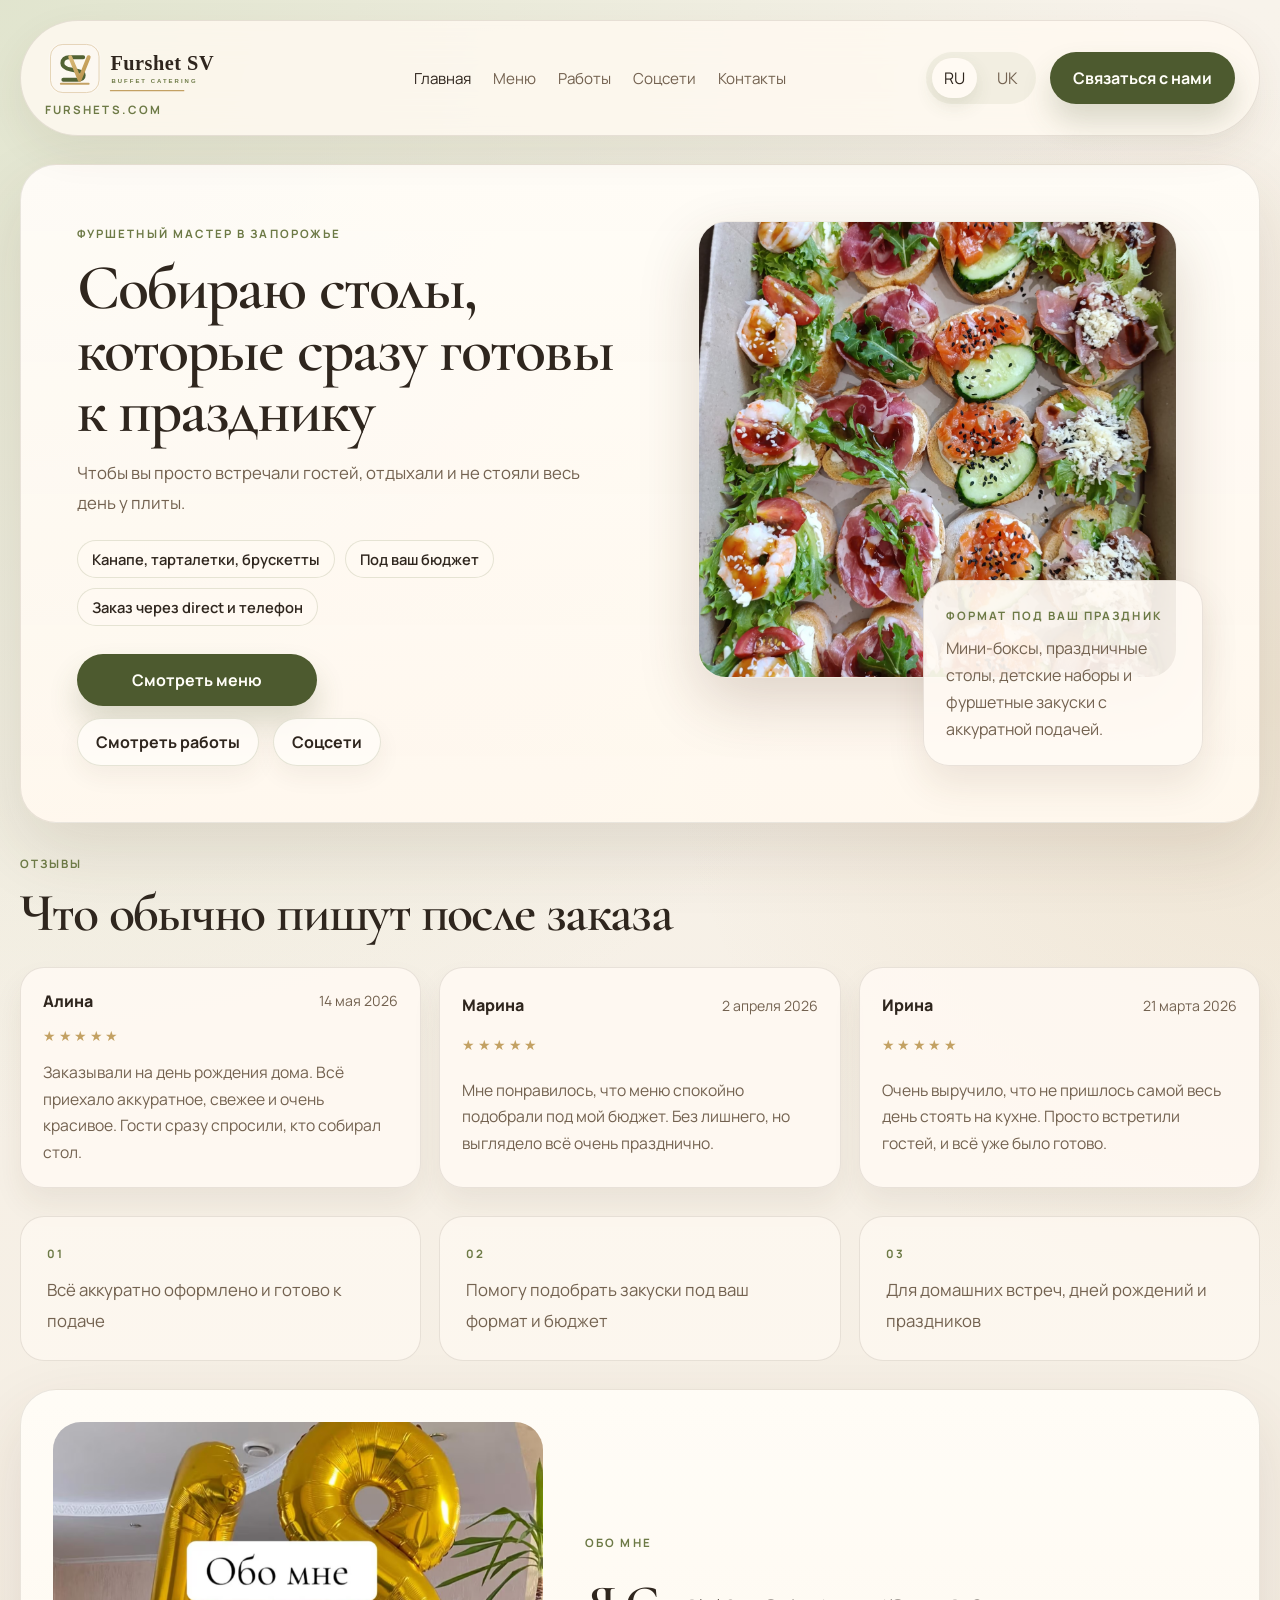
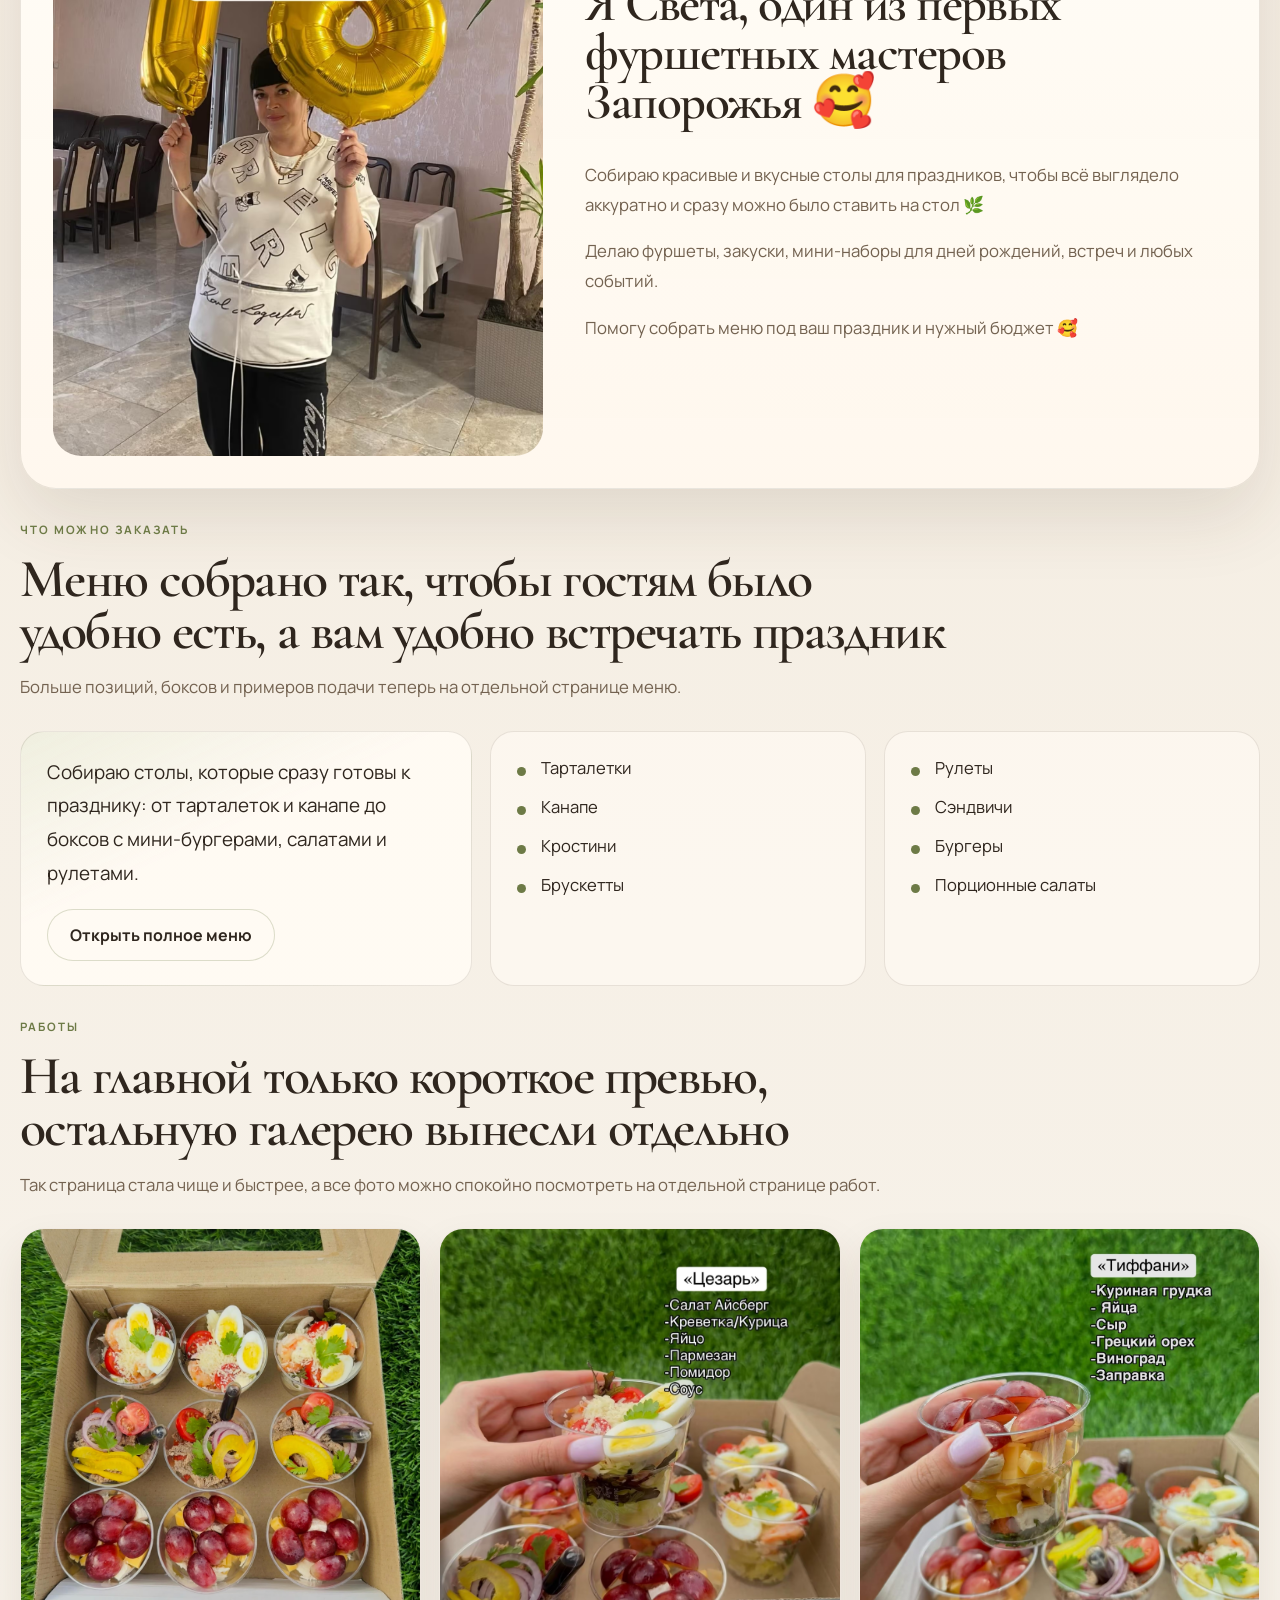
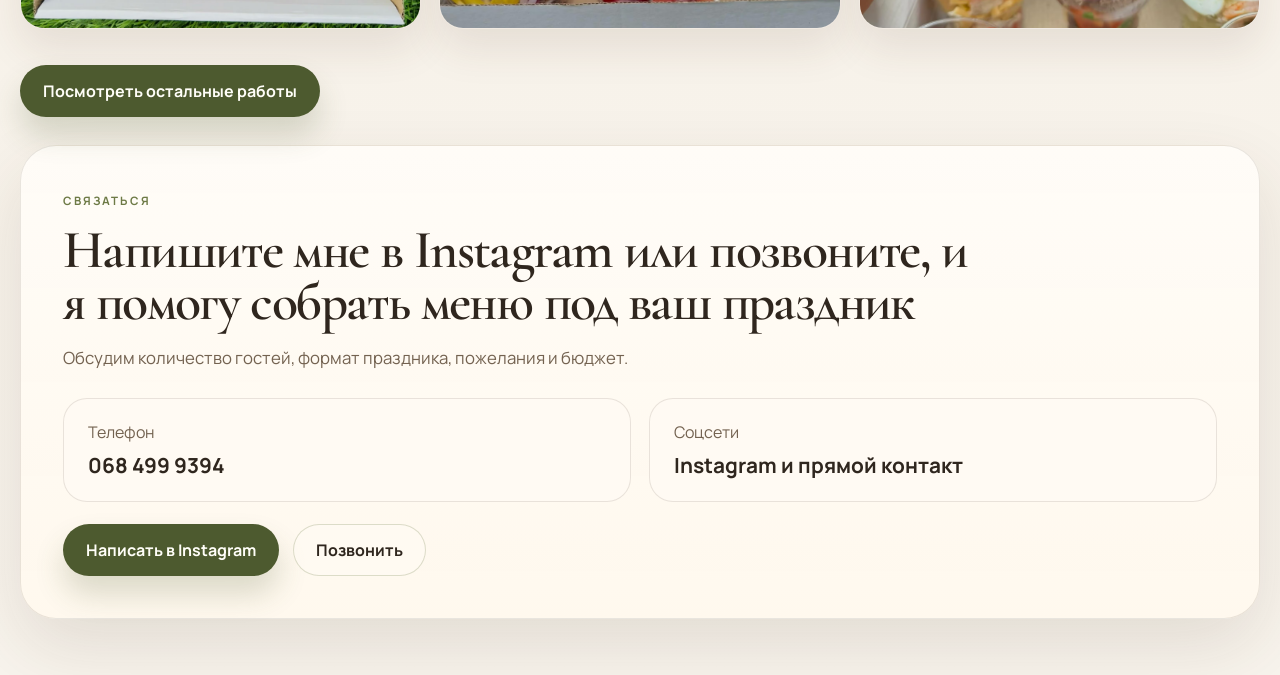
==== commit 13dbd52e: "fix" ====
--- a/index.html
+++ b/index.html
@@ -70,20 +70,21 @@
     }
   </script>
 </head>
-<body>
+<body data-page="home">
   <div class="page-shell">
     <header class="site-header" id="top">
       <div class="brand-lockup">
-        <a class="brand-logo-link" href="#top" aria-label="Furshet SV">
+        <a class="brand-logo-link" href="./index.html" aria-label="Furshet SV">
           <img class="brand-logo" src="./assets/branding/logo.svg" alt="Furshet SV">
         </a>
         <span class="brand-kicker">furshets.com</span>
       </div>
 
       <nav class="site-nav" aria-label="Primary">
-        <a href="#about" data-i18n="nav.about">О нас</a>
-        <a href="#menu" data-i18n="nav.menu">Меню</a>
-        <a href="#gallery" data-i18n="nav.gallery">Работы</a>
+        <a class="is-current" href="./index.html" data-i18n="nav.home">Главная</a>
+        <a href="./menu.html" data-i18n="nav.menu">Меню</a>
+        <a href="./works.html" data-i18n="nav.gallery">Работы</a>
+        <a href="./social.html" data-i18n="nav.social">Соцсети</a>
         <a href="#contact" data-i18n="nav.contact">Контакты</a>
       </nav>
 
@@ -102,7 +103,7 @@
           <span class="eyebrow" data-i18n="hero.eyebrow">Фуршетный мастер в Запорожье</span>
           <h1 data-i18n="hero.title">Собираю столы, которые сразу готовы к празднику</h1>
           <p class="hero-subcopy" data-i18n="hero.subcopy">
-            Фуршеты, закуски и мини-наборы для дней рождения, домашних встреч и праздников.
+            Чтобы вы просто встречали гостей, отдыхали и не стояли весь день у плиты.
           </p>
 
           <div class="hero-points">
@@ -112,28 +113,26 @@
           </div>
 
           <div class="hero-actions">
-            <a class="button button-primary" href="https://www.instagram.com/furshet.sv/" target="_blank" rel="noreferrer" data-i18n="hero.instagram">
-              Перейти в Instagram
-            </a>
-            <a class="button button-secondary" href="#gallery" data-i18n="hero.works">
+            <a class="button button-primary" href="./menu.html" data-i18n="hero.menu">
+              Смотреть меню
+            </a>
+            <a class="button button-secondary" href="./works.html" data-i18n="hero.works">
               Смотреть работы
             </a>
-            <a class="button button-secondary" href="#contact" data-i18n="hero.call">
-              Позвонить
-            </a>
-          </div>
-        </div>
-
-        <div class="hero-media">
-          <figure class="hero-card hero-card-main">
+            <a class="button button-secondary" href="./social.html" data-i18n="hero.social">
+              Соцсети
+            </a>
+          </div>
+        </div>
+
+        <div class="hero-media hero-media-single">
+          <figure class="hero-card hero-card-main hero-card-main-single">
             <img src="./assets/images/gallery/gallery-13.avif" alt="Ассорти закусок и канапе">
           </figure>
-          <figure class="hero-card hero-card-top">
-            <img src="./assets/images/gallery/gallery-20.avif" alt="Фуршетный набор с мини-тако и десертами">
-          </figure>
-          <figure class="hero-card hero-card-bottom">
-            <img src="./assets/images/gallery/gallery-21.avif" alt="Порционные салаты и закуски">
-          </figure>
+          <div class="hero-note">
+            <span class="eyebrow" data-i18n="hero.noteEyebrow">Формат под ваш праздник</span>
+            <p data-i18n="hero.noteText">Мини-боксы, праздничные столы, детские наборы и фуршетные закуски с аккуратной подачей.</p>
+          </div>
         </div>
       </section>
 
@@ -184,17 +183,18 @@
       <section class="menu section" id="menu">
         <div class="section-heading">
           <span class="eyebrow" data-i18n="menu.eyebrow">Что можно заказать</span>
-          <h2 data-i18n="menu.title">В меню всё, что удобно есть, красиво подать и сразу поставить на стол</h2>
+          <h2 data-i18n="menu.title">Меню собрано так, чтобы гостям было удобно есть, а вам удобно встречать праздник</h2>
           <p data-i18n="menu.lead">
-            Напишите мне в direct или позвоните, и вместе соберём меню под ваш праздник.
+            Больше позиций, боксов и примеров подачи теперь на отдельной странице меню.
           </p>
         </div>
 
         <div class="menu-grid">
           <article class="menu-panel menu-panel-featured">
             <p class="menu-featured-copy" data-i18n="menu.featured">
-              Делаю так, чтобы в день праздника вам не пришлось стоять у плиты. Всё будет готово, красиво собрано и удобно для гостей.
+              Собираю столы, которые сразу готовы к празднику: от тарталеток и канапе до боксов с мини-бургерами, салатами и рулетами.
             </p>
+            <a class="button button-secondary section-button" href="./menu.html" data-i18n="menu.cta">Открыть полное меню</a>
           </article>
 
           <article class="menu-panel">
@@ -220,13 +220,16 @@
       <section class="gallery section" id="gallery">
         <div class="section-heading">
           <span class="eyebrow" data-i18n="gallery.eyebrow">Работы</span>
-          <h2 data-i18n="gallery.title">Фуршеты, которые хочется сразу поставить на стол</h2>
+          <h2 data-i18n="gallery.title">На главной только короткое превью, остальную галерею вынесли отдельно</h2>
           <p data-i18n="gallery.lead">
-            Здесь можно посмотреть, как выглядят мои наборы, закуски и праздничные столы вживую.
-          </p>
-        </div>
-
-        <div class="gallery-grid" id="gallery-grid"></div>
+            Так страница стала чище и быстрее, а все фото можно спокойно посмотреть на отдельной странице работ.
+          </p>
+        </div>
+
+        <div class="gallery-grid gallery-preview-grid" id="gallery-grid" data-gallery-limit="3"></div>
+        <div class="section-cta">
+          <a class="button button-primary" href="./works.html" data-i18n="gallery.cta">Посмотреть остальные работы</a>
+        </div>
       </section>
 
       <section class="contact section" id="contact">
@@ -244,9 +247,9 @@
               <span data-i18n="contact.phoneLabel">Телефон</span>
               <strong>068 499 9394</strong>
             </a>
-            <a class="contact-link" href="https://www.instagram.com/furshet.sv/" target="_blank" rel="noreferrer">
-              <span>Instagram</span>
-              <strong>@furshet.sv</strong>
+            <a class="contact-link" href="./social.html">
+              <span data-i18n="contact.socialLabel">Соцсети</span>
+              <strong data-i18n="contact.socialValue">Instagram и прямой контакт</strong>
             </a>
           </div>
 
--- a/styles.css
+++ b/styles.css
@@ -126,6 +126,10 @@
   transition: color 180ms ease;
 }
 
+.site-nav a.is-current {
+  color: var(--text);
+}
+
 .site-nav a:hover,
 .site-nav a:focus-visible {
   color: var(--text);
@@ -291,6 +295,10 @@
   min-width: 0;
 }
 
+.hero-media-single {
+  min-height: 540px;
+}
+
 .hero-card {
   overflow: hidden;
   border-radius: 28px;
@@ -307,6 +315,10 @@
 .hero-card-main {
   position: absolute;
   inset: 48px 0 0 84px;
+}
+
+.hero-card-main-single {
+  inset: 0 26px 88px 26px;
 }
 
 .hero-card-top {
@@ -325,6 +337,24 @@
   aspect-ratio: 0.88;
 }
 
+.hero-note {
+  position: absolute;
+  right: 0;
+  bottom: 0;
+  width: min(280px, 82%);
+  padding: 22px;
+  border-radius: 26px;
+  border: 1px solid var(--line);
+  background: rgba(255, 250, 243, 0.92);
+  box-shadow: 0 18px 38px rgba(74, 53, 30, 0.1);
+}
+
+.hero-note p {
+  margin: 10px 0 0;
+  color: var(--muted);
+  line-height: 1.7;
+}
+
 .trust-strip {
   display: grid;
   grid-template-columns: repeat(3, 1fr);
@@ -454,6 +484,10 @@
 .menu-featured-copy {
   font-size: 1.18rem;
   color: var(--text);
+}
+
+.section-button {
+  margin-top: 18px;
 }
 
 .menu-list {
@@ -501,6 +535,108 @@
   height: auto;
 }
 
+.gallery-preview-grid {
+  column-count: 3;
+}
+
+.section-cta {
+  margin-top: 18px;
+}
+
+.page-stack {
+  display: grid;
+  gap: 28px;
+}
+
+.page-hero {
+  display: grid;
+  grid-template-columns: 1.05fr 0.95fr;
+  gap: 28px;
+  align-items: center;
+  padding: 34px;
+  border: 1px solid var(--line);
+  border-radius: var(--radius-xl);
+  background: linear-gradient(180deg, rgba(255, 252, 247, 0.96), rgba(255, 248, 238, 0.94));
+  box-shadow: var(--shadow);
+}
+
+.page-hero-copy h1,
+.catalog-card h3,
+.box-card h3,
+.social-card h2 {
+  margin: 0;
+  font-family: "Cormorant Garamond", serif;
+  color: var(--text);
+}
+
+.page-hero-copy h1 {
+  margin-top: 14px;
+  font-size: clamp(2.8rem, 5vw, 4.6rem);
+  line-height: 0.98;
+}
+
+.page-hero-media {
+  margin: 0;
+  overflow: hidden;
+  border-radius: 28px;
+  min-height: 420px;
+  border: 1px solid rgba(82, 58, 31, 0.08);
+  box-shadow: 0 24px 60px rgba(75, 52, 28, 0.14);
+}
+
+.page-hero-media img {
+  width: 100%;
+  height: 100%;
+  object-fit: cover;
+}
+
+.catalog-grid,
+.box-grid,
+.social-grid {
+  display: grid;
+  gap: 18px;
+}
+
+.catalog-grid {
+  grid-template-columns: repeat(4, minmax(0, 1fr));
+}
+
+.box-grid {
+  grid-template-columns: repeat(2, minmax(0, 1fr));
+}
+
+.social-grid {
+  grid-template-columns: 1.3fr 1fr 1fr;
+}
+
+.catalog-card,
+.box-card,
+.social-card {
+  padding: 24px;
+  border: 1px solid var(--line);
+  border-radius: 26px;
+  background: rgba(255, 250, 243, 0.82);
+  box-shadow: 0 16px 30px rgba(74, 53, 30, 0.07);
+}
+
+.catalog-card p,
+.box-card p,
+.social-card p {
+  margin: 10px 0 0;
+  color: var(--muted);
+  line-height: 1.7;
+}
+
+.social-card-featured {
+  background:
+    linear-gradient(150deg, rgba(219, 225, 199, 0.5), rgba(255, 250, 243, 0.94) 44%),
+    rgba(255, 250, 243, 0.9);
+}
+
+.social-card .button {
+  margin-top: 18px;
+}
+
 .contact-card {
   padding: 42px;
 }
@@ -554,7 +690,8 @@
   }
 
   .hero,
-  .about {
+  .about,
+  .page-hero {
     grid-template-columns: 1fr;
   }
 
@@ -569,7 +706,10 @@
   .menu-grid,
   .trust-strip,
   .contact-actions,
-  .reviews-grid {
+  .reviews-grid,
+  .catalog-grid,
+  .box-grid,
+  .social-grid {
     grid-template-columns: 1fr;
   }
 
@@ -659,7 +799,8 @@
 
   .hero-card-main,
   .hero-card-top,
-  .hero-card-bottom {
+  .hero-card-bottom,
+  .hero-card-main-single {
     position: relative;
     inset: auto;
     width: 100%;
@@ -675,9 +816,29 @@
     aspect-ratio: 1.05;
   }
 
+  .hero-note {
+    position: relative;
+    width: 100%;
+  }
+
   .about-portrait {
     min-height: auto;
     max-height: 640px;
+  }
+
+  .page-hero,
+  .hero,
+  .about,
+  .contact-card {
+    padding: 22px;
+  }
+
+  .page-hero-copy h1 {
+    font-size: clamp(2rem, 9vw, 3rem);
+  }
+
+  .page-hero-media {
+    min-height: 320px;
   }
 
   .hero-point {
@@ -741,7 +902,10 @@
 
   .trust-item,
   .menu-panel,
-  .contact-link {
+  .contact-link,
+  .catalog-card,
+  .box-card,
+  .social-card {
     padding: 18px;
   }
 
@@ -751,7 +915,11 @@
   .trust-item,
   .menu-panel,
   .contact-link,
-  .gallery-card {
+  .gallery-card,
+  .catalog-card,
+  .box-card,
+  .social-card,
+  .page-hero {
     border-radius: 22px;
   }
 }
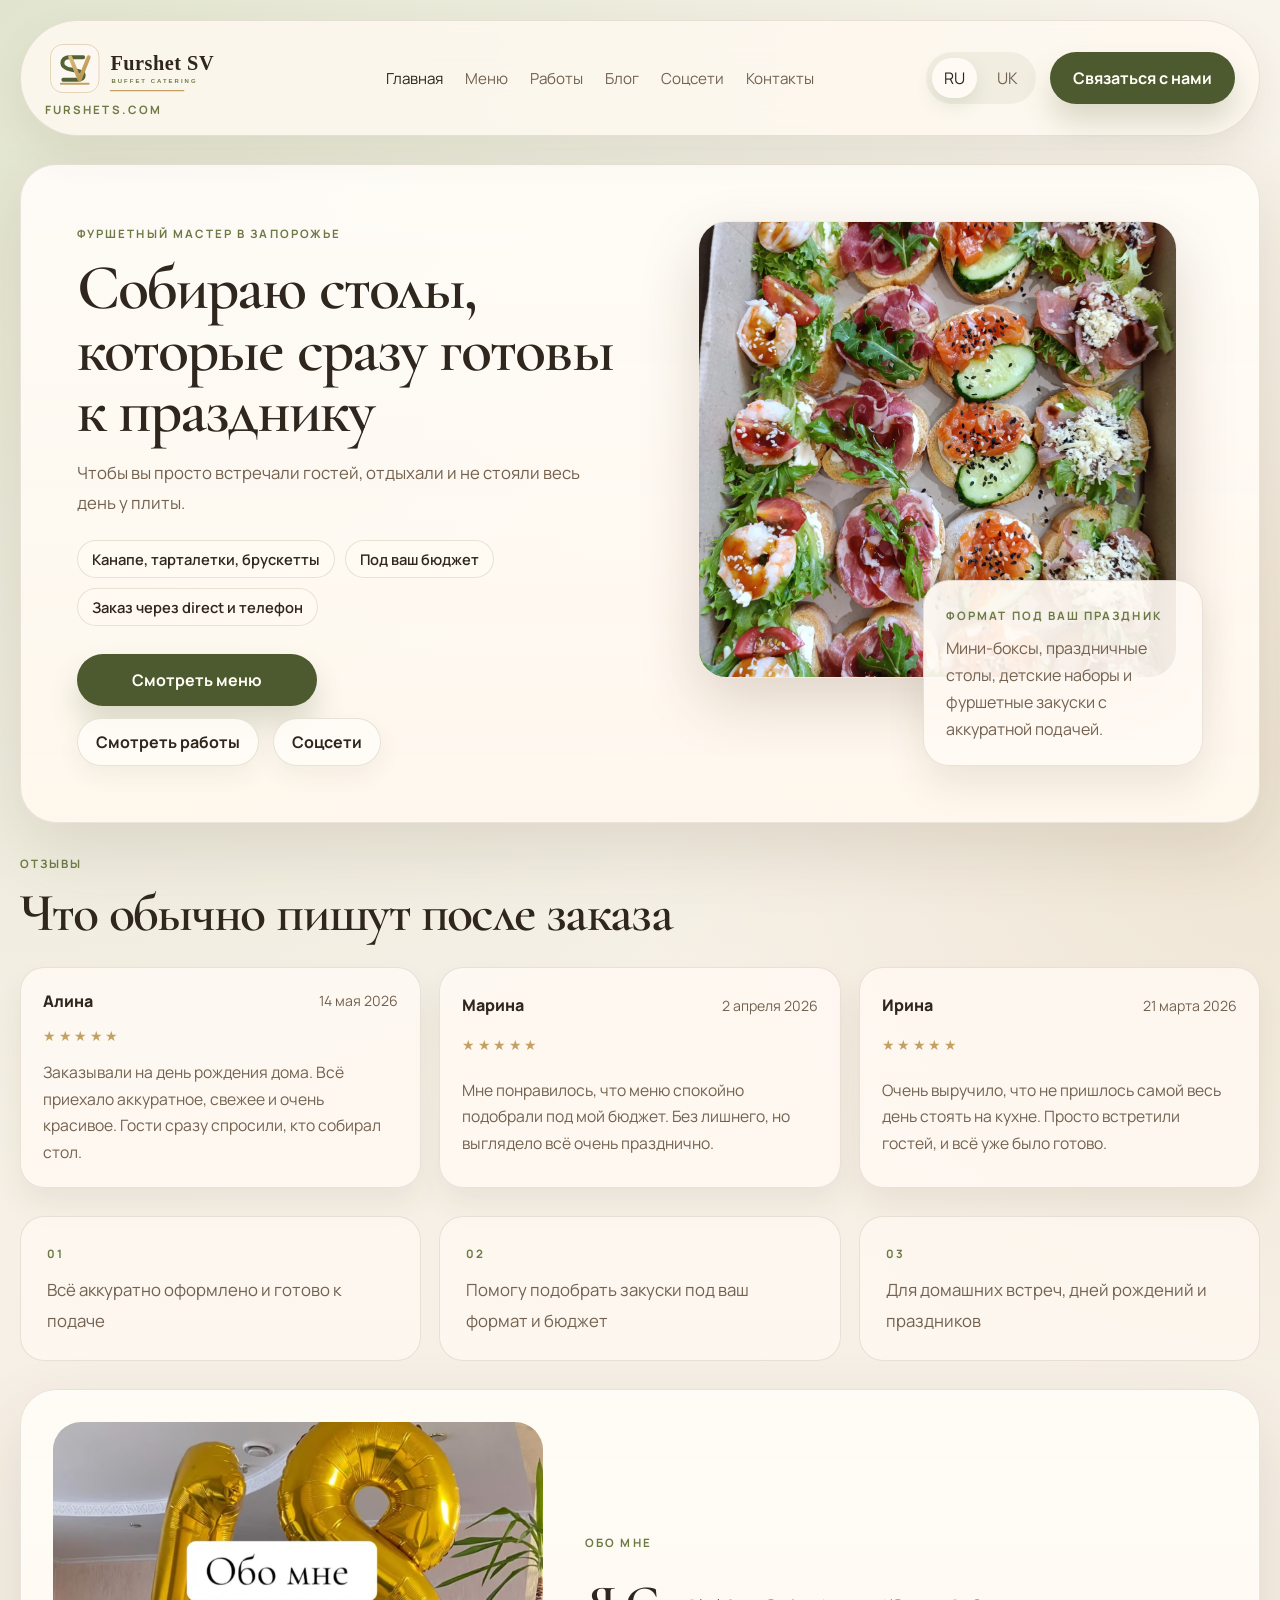
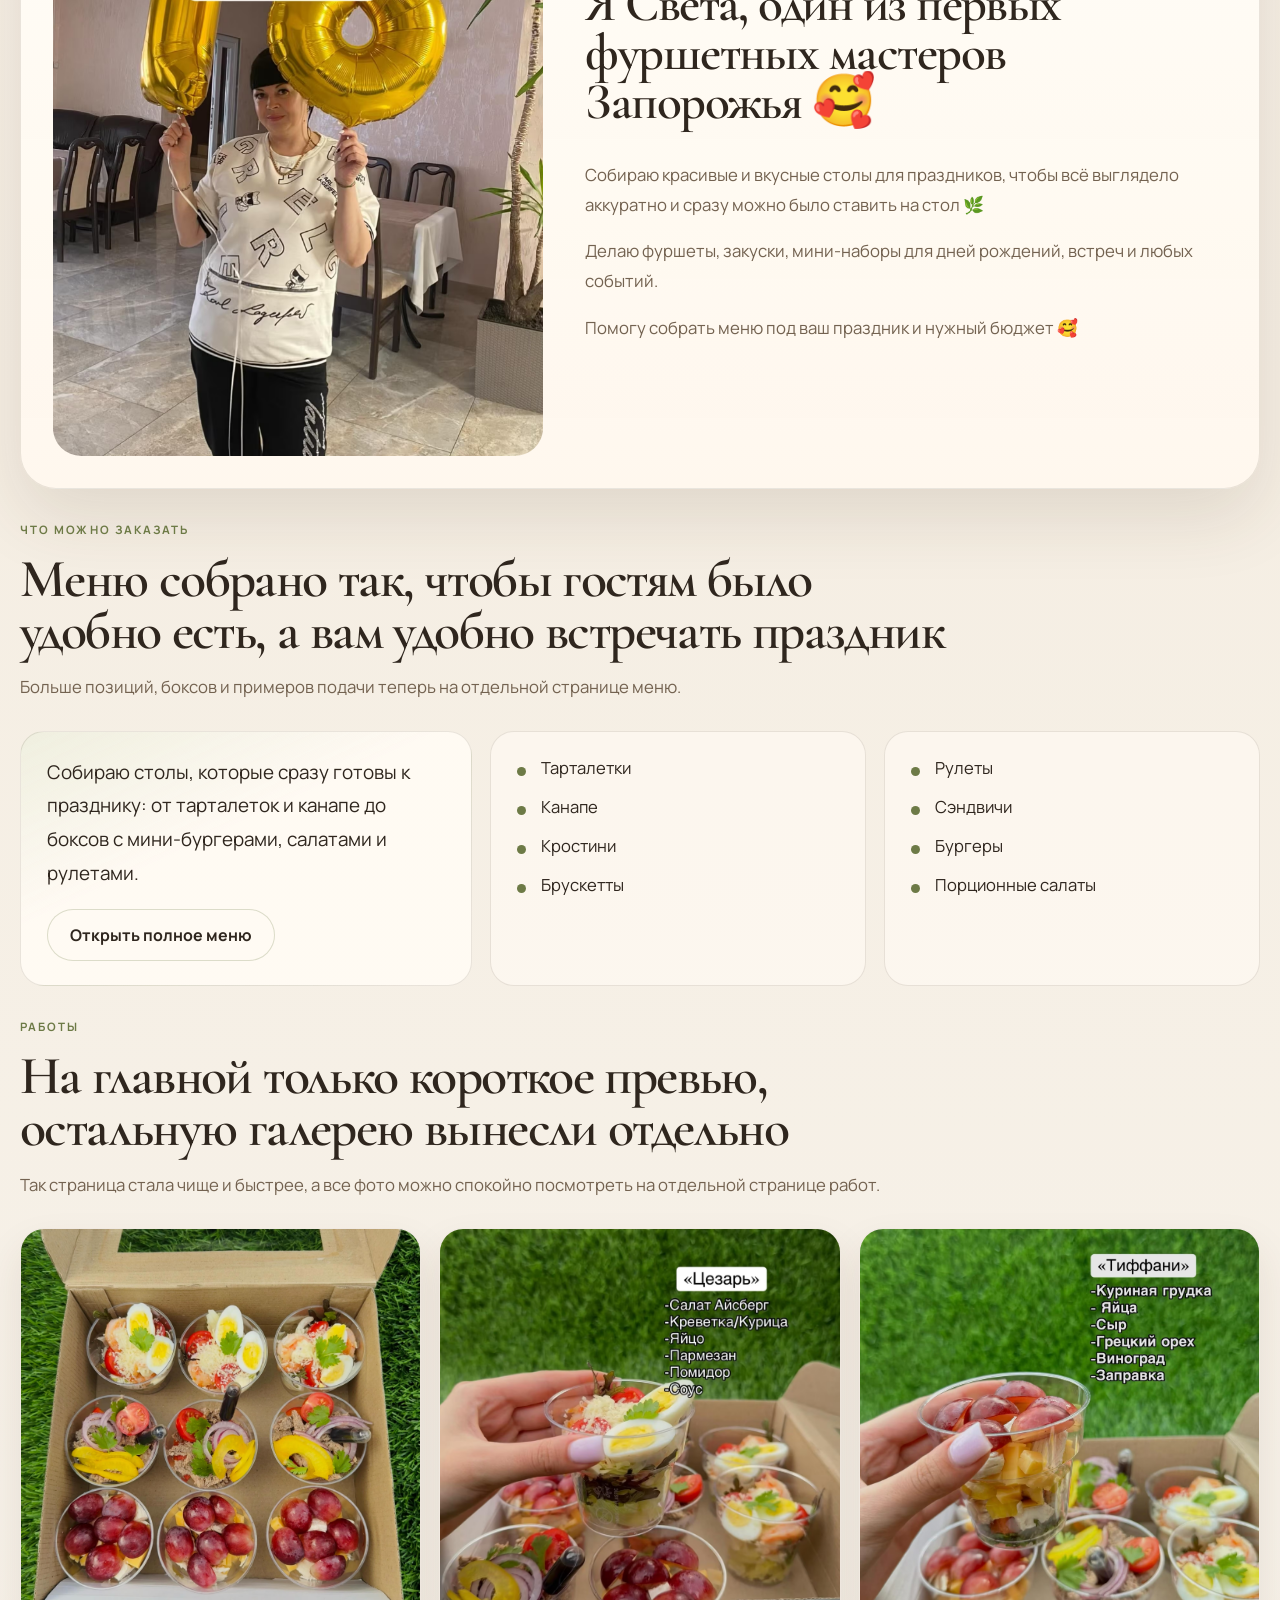
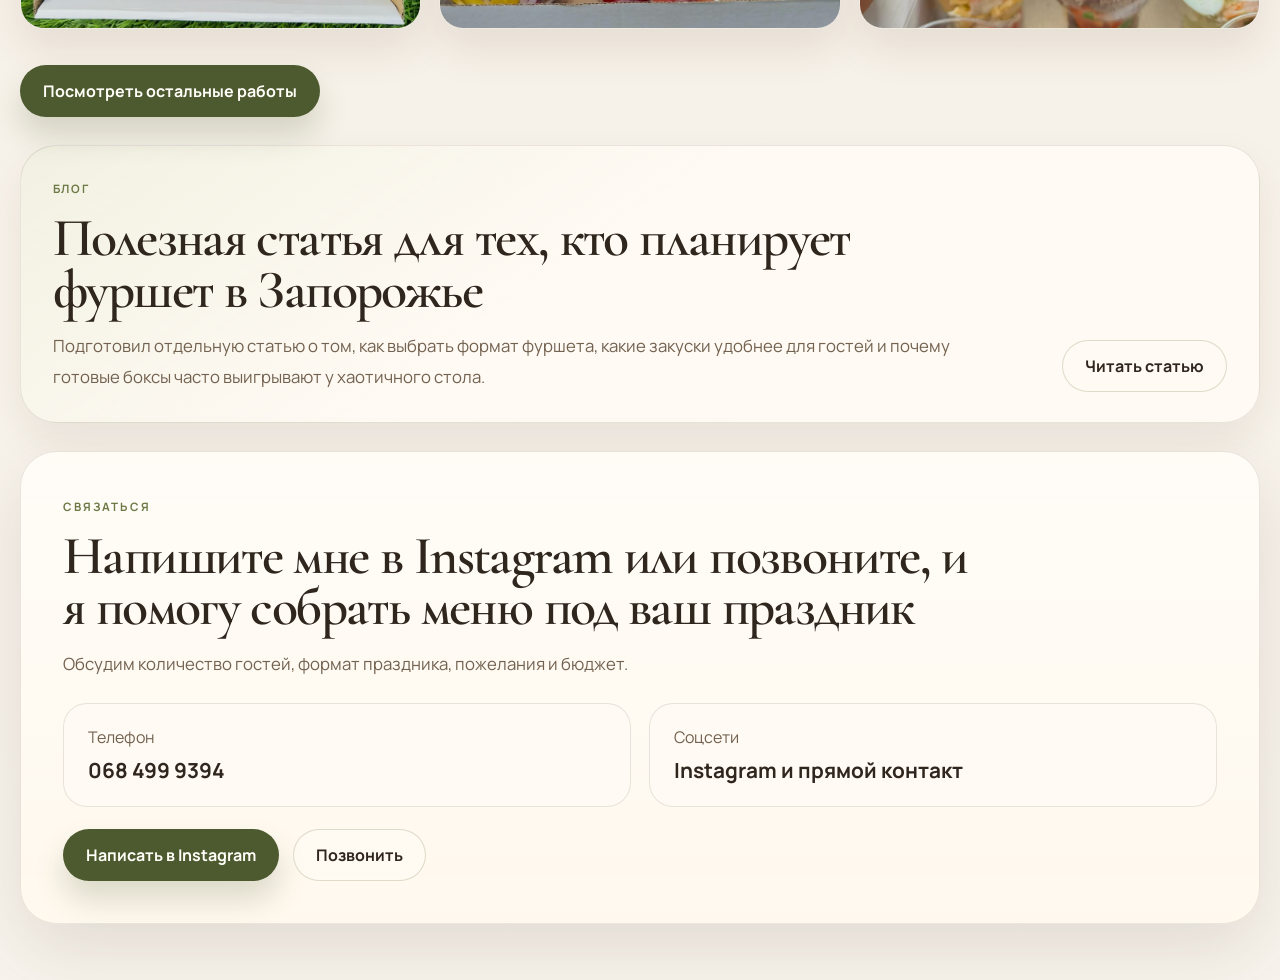
==== commit 6cc9d992: "fix" ====
--- a/index.html
+++ b/index.html
@@ -84,6 +84,7 @@
         <a class="is-current" href="./index.html" data-i18n="nav.home">Главная</a>
         <a href="./menu.html" data-i18n="nav.menu">Меню</a>
         <a href="./works.html" data-i18n="nav.gallery">Работы</a>
+        <a href="./blog.html" data-i18n="nav.blog">Блог</a>
         <a href="./social.html" data-i18n="nav.social">Соцсети</a>
         <a href="#contact" data-i18n="nav.contact">Контакты</a>
       </nav>
@@ -232,6 +233,17 @@
         </div>
       </section>
 
+      <section class="section">
+        <div class="article-teaser">
+          <div class="section-heading article-teaser-copy">
+            <span class="eyebrow" data-i18n="blog.eyebrow">Блог</span>
+            <h2 data-i18n="blog.title">Полезная статья для тех, кто планирует фуршет в Запорожье</h2>
+            <p data-i18n="blog.lead">Подготовил отдельную статью о том, как выбрать формат фуршета, какие закуски удобнее для гостей и почему готовые боксы часто выигрывают у хаотичного стола.</p>
+          </div>
+          <a class="button button-secondary" href="./blog.html" data-i18n="blog.cta">Читать статью</a>
+        </div>
+      </section>
+
       <section class="contact section" id="contact">
         <div class="contact-card">
           <div class="section-heading contact-heading">
--- a/styles.css
+++ b/styles.css
@@ -637,6 +637,80 @@
   margin-top: 18px;
 }
 
+.article-teaser {
+  display: flex;
+  align-items: end;
+  justify-content: space-between;
+  gap: 20px;
+  padding: 30px 32px;
+  border: 1px solid var(--line);
+  border-radius: var(--radius-xl);
+  background:
+    linear-gradient(145deg, rgba(219, 225, 199, 0.36), rgba(255, 250, 243, 0.94) 44%),
+    rgba(255, 250, 243, 0.88);
+  box-shadow: 0 18px 40px rgba(74, 53, 30, 0.08);
+}
+
+.article-teaser-copy {
+  margin-bottom: 0;
+}
+
+.seo-article {
+  border: 1px solid var(--line);
+  border-radius: var(--radius-xl);
+  background: linear-gradient(180deg, rgba(255, 252, 247, 0.96), rgba(255, 248, 238, 0.94));
+  box-shadow: var(--shadow);
+  padding: 36px;
+}
+
+.seo-article-layout {
+  display: grid;
+  grid-template-columns: minmax(0, 1.35fr) minmax(280px, 0.65fr);
+  gap: 28px;
+}
+
+.seo-article-body {
+  font-size: 1.02rem;
+  line-height: 1.9;
+  color: var(--muted);
+}
+
+.seo-article-body p {
+  margin: 0 0 18px;
+}
+
+.seo-article-body h2 {
+  margin: 28px 0 12px;
+  font-family: "Cormorant Garamond", serif;
+  font-size: clamp(2rem, 3.2vw, 2.8rem);
+  line-height: 1.05;
+  color: var(--text);
+}
+
+.seo-article-side {
+  position: relative;
+}
+
+.article-card {
+  position: sticky;
+  top: 110px;
+  display: grid;
+  gap: 12px;
+  padding: 24px;
+  border: 1px solid var(--line);
+  border-radius: 26px;
+  background: rgba(255, 250, 243, 0.9);
+  box-shadow: 0 16px 30px rgba(74, 53, 30, 0.07);
+}
+
+.article-card h3 {
+  margin: 0;
+  font-family: "Cormorant Garamond", serif;
+  font-size: 2rem;
+  line-height: 1.05;
+  color: var(--text);
+}
+
 .contact-card {
   padding: 42px;
 }
@@ -709,7 +783,8 @@
   .reviews-grid,
   .catalog-grid,
   .box-grid,
-  .social-grid {
+  .social-grid,
+  .seo-article-layout {
     grid-template-columns: 1fr;
   }
 
@@ -831,6 +906,20 @@
   .about,
   .contact-card {
     padding: 22px;
+  }
+
+  .article-teaser,
+  .seo-article {
+    padding: 22px;
+  }
+
+  .article-teaser {
+    align-items: stretch;
+    flex-direction: column;
+  }
+
+  .article-card {
+    position: static;
   }
 
   .page-hero-copy h1 {
@@ -905,7 +994,8 @@
   .contact-link,
   .catalog-card,
   .box-card,
-  .social-card {
+  .social-card,
+  .article-card {
     padding: 18px;
   }
 
@@ -919,6 +1009,9 @@
   .catalog-card,
   .box-card,
   .social-card,
+  .article-card,
+  .article-teaser,
+  .seo-article,
   .page-hero {
     border-radius: 22px;
   }
